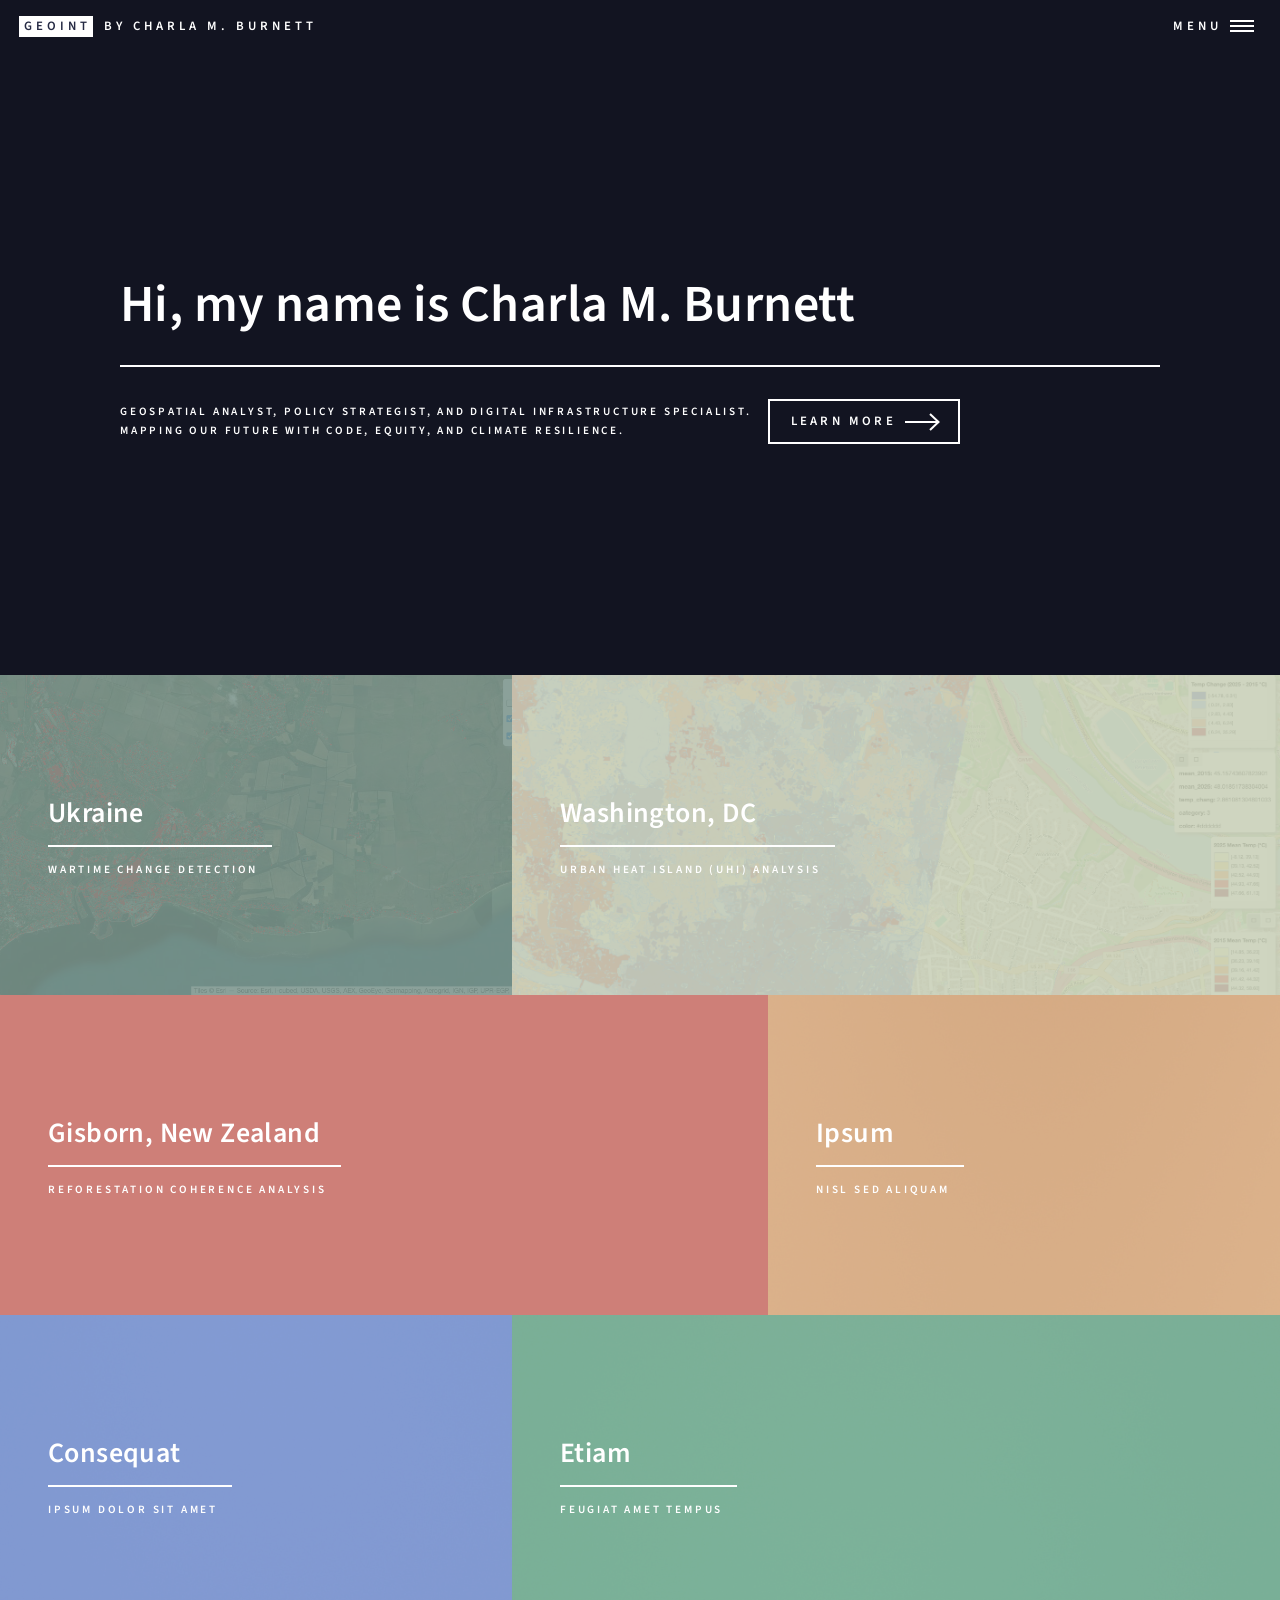
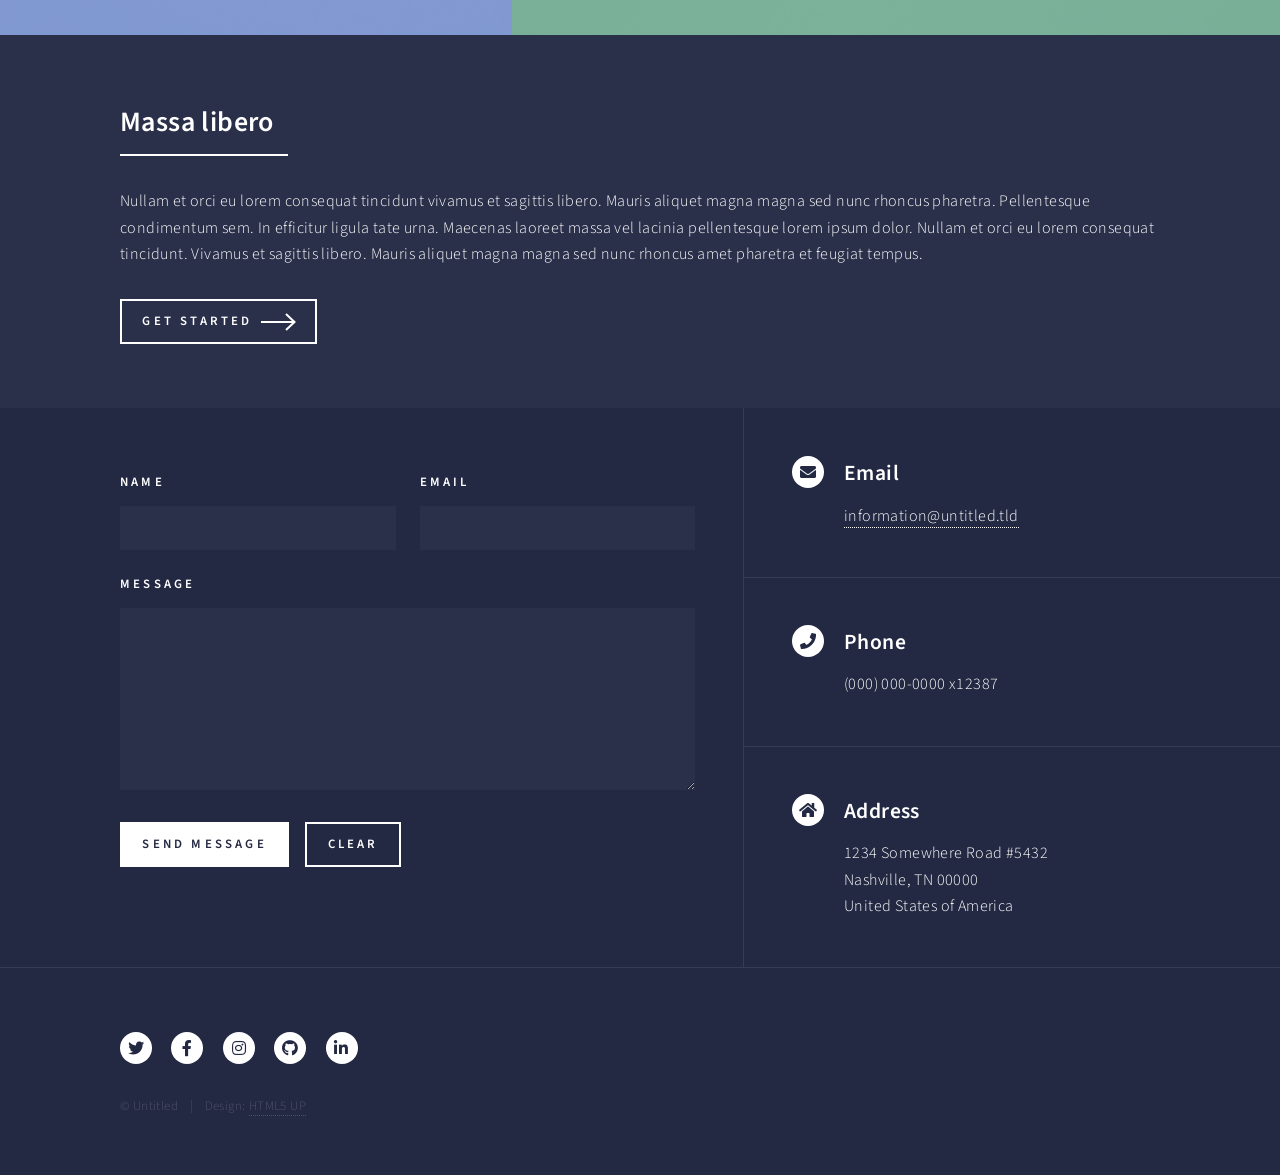
==== index.html @ 38778c97 "Update index.html" ====
<!DOCTYPE HTML>
<!--
	GEOINT by Charla M. Burnett
	charlaburnett.github.io
	Free for personal and commercial use under the CCA 3.0 license (html5up.net/license)
-->
<html>
	<head>
		<title>GEOINT by Charla M. Burnett</title>
		<meta charset="utf-8" />
		<meta name="viewport" content="width=device-width, initial-scale=1, user-scalable=no" />
		<link rel="stylesheet" href="assets/css/main.css" />
		<noscript><link rel="stylesheet" href="assets/css/noscript.css" /></noscript>
	</head>
	<body class="is-preload">

		<!-- Wrapper -->
			<div id="wrapper">

				<!-- Header -->
					<header id="header" class="alt">
						<a href="index.html" class="logo"><strong>GEOINT</strong> <span>by Charla M. Burnett</span></a>
						<nav>
							<a href="#menu">Menu</a>
						</nav>
					</header>

				<!-- Menu -->
					<nav id="menu">
						<ul class="links">
							<li><a href="index.html">Home</a></li>
							<li><a href="generic.html">Bio</a></li>
							<li><a href="landing.html">Maps</a></li>
							<li><a href="elements.html">Elements</a></li>
						</ul>
					</nav>

				<!-- Banner -->
					<section id="banner" class="major video-banner">
						<div class="video-background">
							<video autoplay muted loop playsinline id="bgvid">
							<source src="assets/video/cover_video.mp4" type="video/mp4">
							</video>
						</div>
							<div class="inner">
								<header class="major">
									<h1>Hi, my name is Charla M. Burnett</h1>
								</header>
								<div class="content">
									<p>Geospatial analyst, policy strategist, and digital infrastructure specialist.<br />
									Mapping our future with code, equity, and climate resilience.</p>
									<ul class="actions">
										<li><a href="#one" class="button next scrolly">Learn More</a></li>
									</ul>
								</div>
							</div>
					</section>

				<!-- Main -->
					<div id="main">

						<!-- One -->
							<section id="one" class="tiles">
								<article>
									<span class="image">
										<img src="images/change-detection-mariupol.png" alt="" />
									</span>
									<header class="major">
										<h3><a href="https://github.com/charlaburnett/change_detection_ukraine" class="link">Ukraine</a></h3>
										<p>Wartime Change Detection</p>
									</header>
								</article>
								<article>
									<span class="image">
										<img src="images/dc-hot-spot.png" alt="" />
									</span>
									<header class="major">
										<h3><a href="landing.html" class="link">Washington, DC</a></h3>
										<p>Urban Heat Island (UHI) Analysis</p>
									</header>
								</article>
								<article>
									<span class="image">
										<img src="images/newzealand-reforestation.png" alt="" />
									</span>
									<header class="major">
										<h3><a href="landing.html" class="link">Gisborn, New Zealand</a></h3>
										<p>Reforestation Coherence Analysis</p>
									</header>
								</article>
								<article>
									<span class="image">
										<img src="images/pic04.jpg" alt="" />
									</span>
									<header class="major">
										<h3><a href="landing.html" class="link">Ipsum</a></h3>
										<p>Nisl sed aliquam</p>
									</header>
								</article>
								<article>
									<span class="image">
										<img src="images/pic05.jpg" alt="" />
									</span>
									<header class="major">
										<h3><a href="landing.html" class="link">Consequat</a></h3>
										<p>Ipsum dolor sit amet</p>
									</header>
								</article>
								<article>
									<span class="image">
										<img src="images/pic06.jpg" alt="" />
									</span>
									<header class="major">
										<h3><a href="landing.html" class="link">Etiam</a></h3>
										<p>Feugiat amet tempus</p>
									</header>
								</article>
							</section>

						<!-- Two -->
							<section id="two">
								<div class="inner">
									<header class="major">
										<h2>Massa libero</h2>
									</header>
									<p>Nullam et orci eu lorem consequat tincidunt vivamus et sagittis libero. Mauris aliquet magna magna sed nunc rhoncus pharetra. Pellentesque condimentum sem. In efficitur ligula tate urna. Maecenas laoreet massa vel lacinia pellentesque lorem ipsum dolor. Nullam et orci eu lorem consequat tincidunt. Vivamus et sagittis libero. Mauris aliquet magna magna sed nunc rhoncus amet pharetra et feugiat tempus.</p>
									<ul class="actions">
										<li><a href="landing.html" class="button next">Get Started</a></li>
									</ul>
								</div>
							</section>

					</div>

				<!-- Contact -->
					<section id="contact">
						<div class="inner">
							<section>
								<form method="post" action="#">
									<div class="fields">
										<div class="field half">
											<label for="name">Name</label>
											<input type="text" name="name" id="name" />
										</div>
										<div class="field half">
											<label for="email">Email</label>
											<input type="text" name="email" id="email" />
										</div>
										<div class="field">
											<label for="message">Message</label>
											<textarea name="message" id="message" rows="6"></textarea>
										</div>
									</div>
									<ul class="actions">
										<li><input type="submit" value="Send Message" class="primary" /></li>
										<li><input type="reset" value="Clear" /></li>
									</ul>
								</form>
							</section>
							<section class="split">
								<section>
									<div class="contact-method">
										<span class="icon solid alt fa-envelope"></span>
										<h3>Email</h3>
										<a href="#">information@untitled.tld</a>
									</div>
								</section>
								<section>
									<div class="contact-method">
										<span class="icon solid alt fa-phone"></span>
										<h3>Phone</h3>
										<span>(000) 000-0000 x12387</span>
									</div>
								</section>
								<section>
									<div class="contact-method">
										<span class="icon solid alt fa-home"></span>
										<h3>Address</h3>
										<span>1234 Somewhere Road #5432<br />
										Nashville, TN 00000<br />
										United States of America</span>
									</div>
								</section>
							</section>
						</div>
					</section>

				<!-- Footer -->
					<footer id="footer">
						<div class="inner">
							<ul class="icons">
								<li><a href="#" class="icon brands alt fa-twitter"><span class="label">Twitter</span></a></li>
								<li><a href="#" class="icon brands alt fa-facebook-f"><span class="label">Facebook</span></a></li>
								<li><a href="#" class="icon brands alt fa-instagram"><span class="label">Instagram</span></a></li>
								<li><a href="#" class="icon brands alt fa-github"><span class="label">GitHub</span></a></li>
								<li><a href="#" class="icon brands alt fa-linkedin-in"><span class="label">LinkedIn</span></a></li>
							</ul>
							<ul class="copyright">
								<li>&copy; Untitled</li><li>Design: <a href="https://html5up.net">HTML5 UP</a></li>
							</ul>
						</div>
					</footer>

			</div>

		<!-- Scripts -->
			<script src="assets/js/jquery.min.js"></script>
			<script src="assets/js/jquery.scrolly.min.js"></script>
			<script src="assets/js/jquery.scrollex.min.js"></script>
			<script src="assets/js/browser.min.js"></script>
			<script src="assets/js/breakpoints.min.js"></script>
			<script src="assets/js/util.js"></script>
			<script src="assets/js/main.js"></script>

	</body>
</html>
---- assets/css/main.css ----
@import url(fontawesome-all.min.css);
@import url("https://fonts.googleapis.com/css?family=Source+Sans+Pro:300,300italic,600,600italic");

/*
	Forty by HTML5 UP
	html5up.net | @ajlkn
	Free for personal and commercial use under the CCA 3.0 license (html5up.net/license)
*/

html, body, div, span, applet, object,
iframe, h1, h2, h3, h4, h5, h6, p, blockquote,
pre, a, abbr, acronym, address, big, cite,
code, del, dfn, em, img, ins, kbd, q, s, samp,
small, strike, strong, sub, sup, tt, var, b,
u, i, center, dl, dt, dd, ol, ul, li, fieldset,
form, label, legend, table, caption, tbody,
tfoot, thead, tr, th, td, article, aside,
canvas, details, embed, figure, figcaption,
footer, header, hgroup, menu, nav, output, ruby,
section, summary, time, mark, audio, video {
	margin: 0;
	padding: 0;
	border: 0;
	font-size: 100%;
	font: inherit;
	vertical-align: baseline;}

article, aside, details, figcaption, figure,
footer, header, hgroup, menu, nav, section {
	display: block;}

body {
	line-height: 1;
}

ol, ul {
	list-style: none;
}

blockquote, q {
	quotes: none;
}

	blockquote:before, blockquote:after, q:before, q:after {
		content: '';
		content: none;
	}

table {
	border-collapse: collapse;
	border-spacing: 0;
}

body {
	-webkit-text-size-adjust: none;
}

mark {
	background-color: transparent;
	color: inherit;
}

input::-moz-focus-inner {
	border: 0;
	padding: 0;
}

input, select, textarea {
	-moz-appearance: none;
	-webkit-appearance: none;
	-ms-appearance: none;
	appearance: none;
}

/* --- VIDEO BANNER FIX --- */

#banner.video-banner {
	position: relative;
	overflow: hidden;
	background: none;
	color: white;
}

/* Remove dark overlay for video banner */
#banner.video-banner:after {
	background: none !important;
	opacity: 0 !important;
}


#banner.video-banner .video-background {
	position: absolute;
	top: 0;
	left: 0;
	width: 100%;
	height: 100%;
	z-index: 0;
	overflow: hidden;
}

#banner.video-banner video#bgvid {
	width: 100%;
	height: 100%;
	object-fit: cover;
}

#banner.video-banner .inner {
	position: relative;
	z-index: 2; /* ensure it's above the video and overlay */
}

#banner.video-banner::before {
	content: "";
	position: absolute;
	top: 0;
	left: 0;
	width: 100%;
	height: 100%;
	background: rgba(0, 0, 0, 0.5); /* dark overlay for contrast */
	z-index: 1; /* between video and text */
}



/* Basic */

	@-ms-viewport {
		width: device-width;
	}

	body {
		-ms-overflow-style: scrollbar;
	}

	@media screen and (max-width: 480px) {

		html, body {
			min-width: 320px;
		}

	}

	html {
		box-sizing: border-box;
	}

	*, *:before, *:after {
		box-sizing: inherit;
	}

	body {
		background: #242943;
	}

		body.is-preload *, body.is-preload *:before, body.is-preload *:after {
			-moz-animation: none !important;
			-webkit-animation: none !important;
			-ms-animation: none !important;
			animation: none !important;
			-moz-transition: none !important;
			-webkit-transition: none !important;
			-ms-transition: none !important;
			transition: none !important;
		}

/* Type */

	body, input, select, textarea {
		color: #ffffff;
		font-family: "Source Sans Pro", Helvetica, sans-serif;
		font-size: 17pt;
		font-weight: 300;
		letter-spacing: 0.025em;
		line-height: 1.65;
	}

		@media screen and (max-width: 1680px) {

			body, input, select, textarea {
				font-size: 14pt;
			}

		}

		@media screen and (max-width: 1280px) {

			body, input, select, textarea {
				font-size: 12pt;
			}

		}

		@media screen and (max-width: 360px) {

			body, input, select, textarea {
				font-size: 11pt;
			}

		}

	a {
		-moz-transition: color 0.2s ease-in-out, border-bottom-color 0.2s ease-in-out;
		-webkit-transition: color 0.2s ease-in-out, border-bottom-color 0.2s ease-in-out;
		-ms-transition: color 0.2s ease-in-out, border-bottom-color 0.2s ease-in-out;
		transition: color 0.2s ease-in-out, border-bottom-color 0.2s ease-in-out;
		border-bottom: dotted 1px;
		color: inherit;
		text-decoration: none;
	}

		a:hover {
			border-bottom-color: transparent;
			color: #9bf1ff !important;
		}

		a:active {
			color: #53e3fb !important;
		}

	strong, b {
		color: #ffffff;
		font-weight: 600;
	}

	em, i {
		font-style: italic;
	}

	p {
		margin: 0 0 2em 0;
	}

	h1, h2, h3, h4, h5, h6 {
		color: #ffffff;
		font-weight: 600;
		line-height: 1.65;
		margin: 0 0 1em 0;
	}

		h1 a, h2 a, h3 a, h4 a, h5 a, h6 a {
			color: inherit;
			border-bottom: 0;
		}

	h1 {
		font-size: 2.5em;
	}

	h2 {
		font-size: 1.75em;
	}

	h3 {
		font-size: 1.35em;
	}

	h4 {
		font-size: 1.1em;
	}

	h5 {
		font-size: 0.9em;
	}

	h6 {
		font-size: 0.7em;
	}

	@media screen and (max-width: 736px) {

		h1 {
			font-size: 2em;
		}

		h2 {
			font-size: 1.5em;
		}

		h3 {
			font-size: 1.25em;
		}

	}

	sub {
		font-size: 0.8em;
		position: relative;
		top: 0.5em;
	}

	sup {
		font-size: 0.8em;
		position: relative;
		top: -0.5em;
	}

	blockquote {
		border-left: solid 4px rgba(212, 212, 255, 0.1);
		font-style: italic;
		margin: 0 0 2em 0;
		padding: 0.5em 0 0.5em 2em;
	}

	code {
		background: rgba(212, 212, 255, 0.035);
		font-family: "Courier New", monospace;
		font-size: 0.9em;
		margin: 0 0.25em;
		padding: 0.25em 0.65em;
	}

	pre {
		-webkit-overflow-scrolling: touch;
		font-family: "Courier New", monospace;
		font-size: 0.9em;
		margin: 0 0 2em 0;
	}

		pre code {
			display: block;
			line-height: 1.75;
			padding: 1em 1.5em;
			overflow-x: auto;
		}

	hr {
		border: 0;
		border-bottom: solid 1px rgba(212, 212, 255, 0.1);
		margin: 2em 0;
	}

		hr.major {
			margin: 3em 0;
		}

	.align-left {
		text-align: left;
	}

	.align-center {
		text-align: center;
	}

	.align-right {
		text-align: right;
	}

/* Row */

	.row {
		display: flex;
		flex-wrap: wrap;
		box-sizing: border-box;
		align-items: stretch;
	}

		.row > * {
			box-sizing: border-box;
		}

		.row.gtr-uniform > * > :last-child {
			margin-bottom: 0;
		}

		.row.aln-left {
			justify-content: flex-start;
		}

		.row.aln-center {
			justify-content: center;
		}

		.row.aln-right {
			justify-content: flex-end;
		}

		.row.aln-top {
			align-items: flex-start;
		}

		.row.aln-middle {
			align-items: center;
		}

		.row.aln-bottom {
			align-items: flex-end;
		}

		.row > .imp {
			order: -1;
		}

		.row > .col-1 {
			width: 8.33333%;
		}

		.row > .off-1 {
			margin-left: 8.33333%;
		}

		.row > .col-2 {
			width: 16.66667%;
		}

		.row > .off-2 {
			margin-left: 16.66667%;
		}

		.row > .col-3 {
			width: 25%;
		}

		.row > .off-3 {
			margin-left: 25%;
		}

		.row > .col-4 {
			width: 33.33333%;
		}

		.row > .off-4 {
			margin-left: 33.33333%;					
		}

		.row > .col-5 {
			width: 41.66667%;
		}

		.row > .off-5 {
			margin-left: 41.66667%;
		}

		.row > .col-6 {
			width: 50%;
		}

		.row > .off-6 {
			margin-left: 50%;
		}

		.row > .col-7 {
			width: 58.33333%;
		}

		.row > .off-7 {
			margin-left: 58.33333%;
		}

		.row > .col-8 {
			width: 66.66667%;
		}

		.row > .off-8 {
			margin-left: 66.66667%;
		}

		.row > .col-9 {
			width: 75%;
		}

		.row > .off-9 {
			margin-left: 75%;
		}

		.row > .col-10 {
			width: 83.33333%;
		}

		.row > .off-10 {
			margin-left: 83.33333%;
		}

		.row > .col-11 {
			width: 91.66667%;
		}

		.row > .off-11 {
			margin-left: 91.66667%;
		}

		.row > .col-12 {
			width: 100%;
		}

		.row > .off-12 {
			margin-left: 100%;
		}

		.row.gtr-0 {
			margin-top: 0;
			margin-left: 0em;
		}

			.row.gtr-0 > * {
				padding: 0 0 0 0em;
			}

			.row.gtr-0.gtr-uniform {
				margin-top: 0em;
			}

				.row.gtr-0.gtr-uniform > * {
					padding-top: 0em;
				}

		.row.gtr-25 {
			margin-top: 0;
			margin-left: -0.5em;
		}

			.row.gtr-25 > * {
				padding: 0 0 0 0.5em;
			}

			.row.gtr-25.gtr-uniform {
				margin-top: -0.5em;
			}

				.row.gtr-25.gtr-uniform > * {
					padding-top: 0.5em;
				}

		.row.gtr-50 {
			margin-top: 0;
			margin-left: -1em;
		}

			.row.gtr-50 > * {
				padding: 0 0 0 1em;
			}

			.row.gtr-50.gtr-uniform {
				margin-top: -1em;
			}

				.row.gtr-50.gtr-uniform > * {
					padding-top: 1em;
				}

		.row {
			margin-top: 0;
			margin-left: -2em;
		}

			.row > * {
				padding: 0 0 0 2em;
			}

			.row.gtr-uniform {
				margin-top: -2em;
			}

				.row.gtr-uniform > * {
					padding-top: 2em;
				}

		.row.gtr-150 {
			margin-top: 0;
			margin-left: -3em;
		}

			.row.gtr-150 > * {
				padding: 0 0 0 3em;
			}

			.row.gtr-150.gtr-uniform {
				margin-top: -3em;
			}

				.row.gtr-150.gtr-uniform > * {
					padding-top: 3em;
				}

		.row.gtr-200 {
			margin-top: 0;
			margin-left: -4em;
		}

			.row.gtr-200 > * {
				padding: 0 0 0 4em;
			}

			.row.gtr-200.gtr-uniform {
				margin-top: -4em;
			}

				.row.gtr-200.gtr-uniform > * {
					padding-top: 4em;
				}

		@media screen and (max-width: 1680px) {

			.row {
				display: flex;
				flex-wrap: wrap;
				box-sizing: border-box;
				align-items: stretch;
			}

				.row > * {
					box-sizing: border-box;
				}

				.row.gtr-uniform > * > :last-child {
					margin-bottom: 0;
				}

				.row.aln-left {
					justify-content: flex-start;
				}

				.row.aln-center {
					justify-content: center;
				}

				.row.aln-right {
					justify-content: flex-end;
				}

				.row.aln-top {
					align-items: flex-start;
				}

				.row.aln-middle {
					align-items: center;
				}

				.row.aln-bottom {
					align-items: flex-end;
				}

				.row > .imp-xlarge {
					order: -1;
				}

				.row > .col-1-xlarge {
					width: 8.33333%;
				}

				.row > .off-1-xlarge {
					margin-left: 8.33333%;
				}

				.row > .col-2-xlarge {
					width: 16.66667%;
				}

				.row > .off-2-xlarge {
					margin-left: 16.66667%;
				}

				.row > .col-3-xlarge {
					width: 25%;
				}

				.row > .off-3-xlarge {
					margin-left: 25%;
				}

				.row > .col-4-xlarge {
					width: 33.33333%;
				}

				.row > .off-4-xlarge {
					margin-left: 33.33333%;
				}

				.row > .col-5-xlarge {
					width: 41.66667%;
				}

				.row > .off-5-xlarge {
					margin-left: 41.66667%;
				}

				.row > .col-6-xlarge {
					width: 50%;
				}

				.row > .off-6-xlarge {
					margin-left: 50%;
				}

				.row > .col-7-xlarge {
					width: 58.33333%;
				}

				.row > .off-7-xlarge {
					margin-left: 58.33333%;
				}

				.row > .col-8-xlarge {
					width: 66.66667%;
				}

				.row > .off-8-xlarge {
					margin-left: 66.66667%;
				}

				.row > .col-9-xlarge {
					width: 75%;
				}

				.row > .off-9-xlarge {
					margin-left: 75%;
				}

				.row > .col-10-xlarge {
					width: 83.33333%;
				}

				.row > .off-10-xlarge {
					margin-left: 83.33333%;
				}

				.row > .col-11-xlarge {
					width: 91.66667%;
				}

				.row > .off-11-xlarge {
					margin-left: 91.66667%;
				}

				.row > .col-12-xlarge {
					width: 100%;
				}

				.row > .off-12-xlarge {
					margin-left: 100%;
				}

				.row.gtr-0 {
					margin-top: 0;
					margin-left: 0em;
				}

					.row.gtr-0 > * {
						padding: 0 0 0 0em;
					}

					.row.gtr-0.gtr-uniform {
						margin-top: 0em;
					}

						.row.gtr-0.gtr-uniform > * {
							padding-top: 0em;
						}

				.row.gtr-25 {
					margin-top: 0;
					margin-left: -0.5em;
				}

					.row.gtr-25 > * {
						padding: 0 0 0 0.5em;
					}

					.row.gtr-25.gtr-uniform {
						margin-top: -0.5em;
					}

						.row.gtr-25.gtr-uniform > * {
							padding-top: 0.5em;
						}

				.row.gtr-50 {
					margin-top: 0;
					margin-left: -1em;
				}

					.row.gtr-50 > * {
						padding: 0 0 0 1em;
					}

					.row.gtr-50.gtr-uniform {
						margin-top: -1em;
					}

						.row.gtr-50.gtr-uniform > * {
							padding-top: 1em;
						}

				.row {
					margin-top: 0;
					margin-left: -2em;
				}

					.row > * {
						padding: 0 0 0 2em;
					}

					.row.gtr-uniform {
						margin-top: -2em;
					}

						.row.gtr-uniform > * {
							padding-top: 2em;
						}

				.row.gtr-150 {
					margin-top: 0;
					margin-left: -3em;
				}

					.row.gtr-150 > * {
						padding: 0 0 0 3em;
					}

					.row.gtr-150.gtr-uniform {
						margin-top: -3em;
					}

						.row.gtr-150.gtr-uniform > * {
							padding-top: 3em;
						}

				.row.gtr-200 {
					margin-top: 0;
					margin-left: -4em;
				}

					.row.gtr-200 > * {
						padding: 0 0 0 4em;
					}

					.row.gtr-200.gtr-uniform {
						margin-top: -4em;
					}

						.row.gtr-200.gtr-uniform > * {
							padding-top: 4em;
						}

		}

		@media screen and (max-width: 1280px) {

			.row {
				display: flex;
				flex-wrap: wrap;
				box-sizing: border-box;
				align-items: stretch;
			}

				.row > * {
					box-sizing: border-box;
				}

				.row.gtr-uniform > * > :last-child {
					margin-bottom: 0;
				}

				.row.aln-left {
					justify-content: flex-start;
				}

				.row.aln-center {
					justify-content: center;
				}

				.row.aln-right {
					justify-content: flex-end;
				}

				.row.aln-top {
					align-items: flex-start;
				}

				.row.aln-middle {
					align-items: center;
				}

				.row.aln-bottom {
					align-items: flex-end;
				}

				.row > .imp-large {
					order: -1;
				}

				.row > .col-1-large {
					width: 8.33333%;
				}

				.row > .off-1-large {
					margin-left: 8.33333%;
				}

				.row > .col-2-large {
					width: 16.66667%;
				}

				.row > .off-2-large {
					margin-left: 16.66667%;
				}

				.row > .col-3-large {
					width: 25%;
				}

				.row > .off-3-large {
					margin-left: 25%;
				}

				.row > .col-4-large {
					width: 33.33333%;
				}

				.row > .off-4-large {
					margin-left: 33.33333%;
				}

				.row > .col-5-large {
					width: 41.66667%;
				}

				.row > .off-5-large {
					margin-left: 41.66667%;
				}

				.row > .col-6-large {
					width: 50%;
				}

				.row > .off-6-large {
					margin-left: 50%;
				}

				.row > .col-7-large {
					width: 58.33333%;
				}

				.row > .off-7-large {
					margin-left: 58.33333%;
				}

				.row > .col-8-large {
					width: 66.66667%;
				}

				.row > .off-8-large {
					margin-left: 66.66667%;
				}

				.row > .col-9-large {
					width: 75%;
				}

				.row > .off-9-large {
					margin-left: 75%;
				}

				.row > .col-10-large {
					width: 83.33333%;
				}

				.row > .off-10-large {
					margin-left: 83.33333%;
				}

				.row > .col-11-large {
					width: 91.66667%;
				}

				.row > .off-11-large {
					margin-left: 91.66667%;
				}

				.row > .col-12-large {
					width: 100%;
				}

				.row > .off-12-large {
					margin-left: 100%;
				}

				.row.gtr-0 {
					margin-top: 0;
					margin-left: 0em;
				}

					.row.gtr-0 > * {
						padding: 0 0 0 0em;
					}

					.row.gtr-0.gtr-uniform {
						margin-top: 0em;
					}

						.row.gtr-0.gtr-uniform > * {
							padding-top: 0em;
						}

				.row.gtr-25 {
					margin-top: 0;
					margin-left: -0.375em;
				}

					.row.gtr-25 > * {
						padding: 0 0 0 0.375em;
					}

					.row.gtr-25.gtr-uniform {
						margin-top: -0.375em;
					}

						.row.gtr-25.gtr-uniform > * {
							padding-top: 0.375em;
						}

				.row.gtr-50 {
					margin-top: 0;
					margin-left: -0.75em;
				}

					.row.gtr-50 > * {
						padding: 0 0 0 0.75em;
					}

					.row.gtr-50.gtr-uniform {
						margin-top: -0.75em;
					}

						.row.gtr-50.gtr-uniform > * {
							padding-top: 0.75em;
						}

				.row {
					margin-top: 0;
					margin-left: -1.5em;
				}

					.row > * {
						padding: 0 0 0 1.5em;
					}

					.row.gtr-uniform {
						margin-top: -1.5em;
					}

						.row.gtr-uniform > * {
							padding-top: 1.5em;
						}

				.row.gtr-150 {
					margin-top: 0;
					margin-left: -2.25em;
				}

					.row.gtr-150 > * {
						padding: 0 0 0 2.25em;
					}

					.row.gtr-150.gtr-uniform {
						margin-top: -2.25em;
					}

						.row.gtr-150.gtr-uniform > * {
							padding-top: 2.25em;
						}

				.row.gtr-200 {
					margin-top: 0;
					margin-left: -3em;
				}

					.row.gtr-200 > * {
						padding: 0 0 0 3em;
					}

					.row.gtr-200.gtr-uniform {
						margin-top: -3em;
					}

						.row.gtr-200.gtr-uniform > * {
							padding-top: 3em;
						}

		}

		@media screen and (max-width: 980px) {

			.row {
				display: flex;
				flex-wrap: wrap;
				box-sizing: border-box;
				align-items: stretch;
			}

				.row > * {
					box-sizing: border-box;
				}

				.row.gtr-uniform > * > :last-child {
					margin-bottom: 0;
				}

				.row.aln-left {
					justify-content: flex-start;
				}

				.row.aln-center {
					justify-content: center;
				}

				.row.aln-right {
					justify-content: flex-end;
				}

				.row.aln-top {
					align-items: flex-start;
				}

				.row.aln-middle {
					align-items: center;
				}

				.row.aln-bottom {
					align-items: flex-end;
				}

				.row > .imp-medium {
					order: -1;
				}

				.row > .col-1-medium {
					width: 8.33333%;
				}

				.row > .off-1-medium {
					margin-left: 8.33333%;
				}

				.row > .col-2-medium {
					width: 16.66667%;
				}

				.row > .off-2-medium {
					margin-left: 16.66667%;
				}

				.row > .col-3-medium {
					width: 25%;
				}

				.row > .off-3-medium {
					margin-left: 25%;
				}

				.row > .col-4-medium {
					width: 33.33333%;
				}

				.row > .off-4-medium {
					margin-left: 33.33333%;
				}

				.row > .col-5-medium {
					width: 41.66667%;
				}

				.row > .off-5-medium {
					margin-left: 41.66667%;
				}

				.row > .col-6-medium {
					width: 50%;
				}

				.row > .off-6-medium {
					margin-left: 50%;
				}

				.row > .col-7-medium {
					width: 58.33333%;
				}

				.row > .off-7-medium {
					margin-left: 58.33333%;
				}

				.row > .col-8-medium {
					width: 66.66667%;
				}

				.row > .off-8-medium {
					margin-left: 66.66667%;
				}

				.row > .col-9-medium {
					width: 75%;
				}

				.row > .off-9-medium {
					margin-left: 75%;
				}

				.row > .col-10-medium {
					width: 83.33333%;
				}

				.row > .off-10-medium {
					margin-left: 83.33333%;
				}

				.row > .col-11-medium {
					width: 91.66667%;
				}

				.row > .off-11-medium {
					margin-left: 91.66667%;
				}

				.row > .col-12-medium {
					width: 100%;
				}

				.row > .off-12-medium {
					margin-left: 100%;
				}

				.row.gtr-0 {
					margin-top: 0;
					margin-left: 0em;
				}

					.row.gtr-0 > * {
						padding: 0 0 0 0em;
					}

					.row.gtr-0.gtr-uniform {
						margin-top: 0em;
					}

						.row.gtr-0.gtr-uniform > * {
							padding-top: 0em;
						}

				.row.gtr-25 {
					margin-top: 0;
					margin-left: -0.375em;
				}

					.row.gtr-25 > * {
						padding: 0 0 0 0.375em;
					}

					.row.gtr-25.gtr-uniform {
						margin-top: -0.375em;
					}

						.row.gtr-25.gtr-uniform > * {
							padding-top: 0.375em;
						}

				.row.gtr-50 {
					margin-top: 0;
					margin-left: -0.75em;
				}

					.row.gtr-50 > * {
						padding: 0 0 0 0.75em;
					}

					.row.gtr-50.gtr-uniform {
						margin-top: -0.75em;
					}

						.row.gtr-50.gtr-uniform > * {
							padding-top: 0.75em;
						}

				.row {
					margin-top: 0;
					margin-left: -1.5em;
				}

					.row > * {
						padding: 0 0 0 1.5em;
					}

					.row.gtr-uniform {
						margin-top: -1.5em;
					}

						.row.gtr-uniform > * {
							padding-top: 1.5em;
						}

				.row.gtr-150 {
					margin-top: 0;
					margin-left: -2.25em;
				}

					.row.gtr-150 > * {
						padding: 0 0 0 2.25em;
					}

					.row.gtr-150.gtr-uniform {
						margin-top: -2.25em;
					}

						.row.gtr-150.gtr-uniform > * {
							padding-top: 2.25em;
						}

				.row.gtr-200 {
					margin-top: 0;
					margin-left: -3em;
				}

					.row.gtr-200 > * {
						padding: 0 0 0 3em;
					}

					.row.gtr-200.gtr-uniform {
						margin-top: -3em;
					}

						.row.gtr-200.gtr-uniform > * {
							padding-top: 3em;
						}

		}

		@media screen and (max-width: 736px) {

			.row {
				display: flex;
				flex-wrap: wrap;
				box-sizing: border-box;
				align-items: stretch;
			}

				.row > * {
					box-sizing: border-box;
				}

				.row.gtr-uniform > * > :last-child {
					margin-bottom: 0;
				}

				.row.aln-left {
					justify-content: flex-start;
				}

				.row.aln-center {
					justify-content: center;
				}

				.row.aln-right {
					justify-content: flex-end;
				}

				.row.aln-top {
					align-items: flex-start;
				}

				.row.aln-middle {
					align-items: center;
				}

				.row.aln-bottom {
					align-items: flex-end;
				}

				.row > .imp-small {
					order: -1;
				}

				.row > .col-1-small {
					width: 8.33333%;
				}

				.row > .off-1-small {
					margin-left: 8.33333%;
				}

				.row > .col-2-small {
					width: 16.66667%;
				}

				.row > .off-2-small {
					margin-left: 16.66667%;
				}

				.row > .col-3-small {
					width: 25%;
				}

				.row > .off-3-small {
					margin-left: 25%;
				}

				.row > .col-4-small {
					width: 33.33333%;
				}

				.row > .off-4-small {
					margin-left: 33.33333%;
				}

				.row > .col-5-small {
					width: 41.66667%;
				}

				.row > .off-5-small {
					margin-left: 41.66667%;
				}

				.row > .col-6-small {
					width: 50%;
				}

				.row > .off-6-small {
					margin-left: 50%;
				}

				.row > .col-7-small {
					width: 58.33333%;
				}

				.row > .off-7-small {
					margin-left: 58.33333%;
				}

				.row > .col-8-small {
					width: 66.66667%;
				}

				.row > .off-8-small {
					margin-left: 66.66667%;
				}

				.row > .col-9-small {
					width: 75%;
				}

				.row > .off-9-small {
					margin-left: 75%;
				}

				.row > .col-10-small {
					width: 83.33333%;
				}

				.row > .off-10-small {
					margin-left: 83.33333%;
				}

				.row > .col-11-small {
					width: 91.66667%;
				}

				.row > .off-11-small {
					margin-left: 91.66667%;
				}

				.row > .col-12-small {
					width: 100%;
				}

				.row > .off-12-small {
					margin-left: 100%;
				}

				.row.gtr-0 {
					margin-top: 0;
					margin-left: 0em;
				}

					.row.gtr-0 > * {
						padding: 0 0 0 0em;
					}

					.row.gtr-0.gtr-uniform {
						margin-top: 0em;
					}

						.row.gtr-0.gtr-uniform > * {
							padding-top: 0em;
						}

				.row.gtr-25 {
					margin-top: 0;
					margin-left: -0.3125em;
				}

					.row.gtr-25 > * {
						padding: 0 0 0 0.3125em;
					}

					.row.gtr-25.gtr-uniform {
						margin-top: -0.3125em;
					}

						.row.gtr-25.gtr-uniform > * {
							padding-top: 0.3125em;
						}

				.row.gtr-50 {
					margin-top: 0;
					margin-left: -0.625em;
				}

					.row.gtr-50 > * {
						padding: 0 0 0 0.625em;
					}

					.row.gtr-50.gtr-uniform {
						margin-top: -0.625em;
					}

						.row.gtr-50.gtr-uniform > * {
							padding-top: 0.625em;
						}

				.row {
					margin-top: 0;
					margin-left: -1.25em;
				}

					.row > * {
						padding: 0 0 0 1.25em;
					}

					.row.gtr-uniform {
						margin-top: -1.25em;
					}

						.row.gtr-uniform > * {
							padding-top: 1.25em;
						}

				.row.gtr-150 {
					margin-top: 0;
					margin-left: -1.875em;
				}

					.row.gtr-150 > * {
						padding: 0 0 0 1.875em;
					}

					.row.gtr-150.gtr-uniform {
						margin-top: -1.875em;
					}

						.row.gtr-150.gtr-uniform > * {
							padding-top: 1.875em;
						}

				.row.gtr-200 {
					margin-top: 0;
					margin-left: -2.5em;
				}

					.row.gtr-200 > * {
						padding: 0 0 0 2.5em;
					}

					.row.gtr-200.gtr-uniform {
						margin-top: -2.5em;
					}

						.row.gtr-200.gtr-uniform > * {
							padding-top: 2.5em;
						}

		}

		@media screen and (max-width: 480px) {

			.row {
				display: flex;
				flex-wrap: wrap;
				box-sizing: border-box;
				align-items: stretch;
			}

				.row > * {
					box-sizing: border-box;
				}

				.row.gtr-uniform > * > :last-child {
					margin-bottom: 0;
				}

				.row.aln-left {
					justify-content: flex-start;
				}

				.row.aln-center {
					justify-content: center;
				}

				.row.aln-right {
					justify-content: flex-end;
				}

				.row.aln-top {
					align-items: flex-start;
				}

				.row.aln-middle {
					align-items: center;
				}

				.row.aln-bottom {
					align-items: flex-end;
				}

				.row > .imp-xsmall {
					order: -1;
				}

				.row > .col-1-xsmall {
					width: 8.33333%;
				}

				.row > .off-1-xsmall {
					margin-left: 8.33333%;
				}

				.row > .col-2-xsmall {
					width: 16.66667%;
				}

				.row > .off-2-xsmall {
					margin-left: 16.66667%;
				}

				.row > .col-3-xsmall {
					width: 25%;
				}

				.row > .off-3-xsmall {
					margin-left: 25%;
				}

				.row > .col-4-xsmall {
					width: 33.33333%;
				}

				.row > .off-4-xsmall {
					margin-left: 33.33333%;
				}

				.row > .col-5-xsmall {
					width: 41.66667%;
				}

				.row > .off-5-xsmall {
					margin-left: 41.66667%;
				}

				.row > .col-6-xsmall {
					width: 50%;
				}

				.row > .off-6-xsmall {
					margin-left: 50%;
				}

				.row > .col-7-xsmall {
					width: 58.33333%;
				}

				.row > .off-7-xsmall {
					margin-left: 58.33333%;
				}

				.row > .col-8-xsmall {
					width: 66.66667%;
				}

				.row > .off-8-xsmall {
					margin-left: 66.66667%;
				}

				.row > .col-9-xsmall {
					width: 75%;
				}

				.row > .off-9-xsmall {
					margin-left: 75%;
				}

				.row > .col-10-xsmall {
					width: 83.33333%;
				}

				.row > .off-10-xsmall {
					margin-left: 83.33333%;
				}

				.row > .col-11-xsmall {
					width: 91.66667%;
				}

				.row > .off-11-xsmall {
					margin-left: 91.66667%;
				}

				.row > .col-12-xsmall {
					width: 100%;
				}

				.row > .off-12-xsmall {
					margin-left: 100%;
				}

				.row.gtr-0 {
					margin-top: 0;
					margin-left: 0em;
				}

					.row.gtr-0 > * {
						padding: 0 0 0 0em;
					}

					.row.gtr-0.gtr-uniform {
						margin-top: 0em;
					}

						.row.gtr-0.gtr-uniform > * {
							padding-top: 0em;
						}

				.row.gtr-25 {
					margin-top: 0;
					margin-left: -0.3125em;
				}

					.row.gtr-25 > * {
						padding: 0 0 0 0.3125em;
					}

					.row.gtr-25.gtr-uniform {
						margin-top: -0.3125em;
					}

						.row.gtr-25.gtr-uniform > * {
							padding-top: 0.3125em;
						}

				.row.gtr-50 {
					margin-top: 0;
					margin-left: -0.625em;
				}

					.row.gtr-50 > * {
						padding: 0 0 0 0.625em;
					}

					.row.gtr-50.gtr-uniform {
						margin-top: -0.625em;
					}

						.row.gtr-50.gtr-uniform > * {
							padding-top: 0.625em;
						}

				.row {
					margin-top: 0;
					margin-left: -1.25em;
				}

					.row > * {
						padding: 0 0 0 1.25em;
					}

					.row.gtr-uniform {
						margin-top: -1.25em;
					}

						.row.gtr-uniform > * {
							padding-top: 1.25em;
						}

				.row.gtr-150 {
					margin-top: 0;
					margin-left: -1.875em;
				}

					.row.gtr-150 > * {
						padding: 0 0 0 1.875em;
					}

					.row.gtr-150.gtr-uniform {
						margin-top: -1.875em;
					}

						.row.gtr-150.gtr-uniform > * {
							padding-top: 1.875em;
						}

				.row.gtr-200 {
					margin-top: 0;
					margin-left: -2.5em;
				}

					.row.gtr-200 > * {
						padding: 0 0 0 2.5em;
					}

					.row.gtr-200.gtr-uniform {
						margin-top: -2.5em;
					}

						.row.gtr-200.gtr-uniform > * {
							padding-top: 2.5em;
						}

		}

/* Section/Article */

	section.special, article.special {
		text-align: center;
	}

	header.major {
		width: -moz-max-content;
		width: -webkit-max-content;
		width: -ms-max-content;
		width: max-content;
		margin-bottom: 2em;
	}

		header.major > :first-child {
			margin-bottom: 0;
			width: calc(100% + 0.5em);
		}

			header.major > :first-child:after {
				content: '';
				background-color: #ffffff;
				display: block;
				height: 2px;
				margin: 0.325em 0 0.5em 0;
				width: 100%;
			}

		header.major > p {
			font-size: 0.7em;
			font-weight: 600;
			letter-spacing: 0.25em;
			margin-bottom: 0;
			text-transform: uppercase;
		}

		body.is-ie header.major > :first-child:after {
			max-width: 9em;
		}

		body.is-ie header.major > h1:after {
			max-width: 100% !important;
		}

	@media screen and (max-width: 736px) {

		header.major > p br {
			display: none;
		}

	}

/* Form */

	form {
		margin: 0 0 2em 0;
	}

		form > :last-child {
			margin-bottom: 0;
		}

		form > .fields {
			display: -moz-flex;
			display: -webkit-flex;
			display: -ms-flex;
			display: flex;
			-moz-flex-wrap: wrap;
			-webkit-flex-wrap: wrap;
			-ms-flex-wrap: wrap;
			flex-wrap: wrap;
			width: calc(100% + 3em);
			margin: -1.5em 0 2em -1.5em;
		}

			form > .fields > .field {
				-moz-flex-grow: 0;
				-webkit-flex-grow: 0;
				-ms-flex-grow: 0;
				flex-grow: 0;
				-moz-flex-shrink: 0;
				-webkit-flex-shrink: 0;
				-ms-flex-shrink: 0;
				flex-shrink: 0;
				padding: 1.5em 0 0 1.5em;
				width: calc(100% - 1.5em);
			}

				form > .fields > .field.half {
					width: calc(50% - 0.75em);
				}

				form > .fields > .field.third {
					width: calc(100%/3 - 0.5em);
				}

				form > .fields > .field.quarter {
					width: calc(25% - 0.375em);
				}

		@media screen and (max-width: 480px) {

			form > .fields {
				width: calc(100% + 3em);
				margin: -1.5em 0 2em -1.5em;
			}

				form > .fields > .field {
					padding: 1.5em 0 0 1.5em;
					width: calc(100% - 1.5em);
				}

					form > .fields > .field.half {
						width: calc(100% - 1.5em);
					}

					form > .fields > .field.third {
						width: calc(100% - 1.5em);
					}

					form > .fields > .field.quarter {
						width: calc(100% - 1.5em);
					}

		}

	label {
		color: #ffffff;
		display: block;
		font-size: 0.8em;
		font-weight: 600;
		letter-spacing: 0.25em;
		margin: 0 0 1em 0;
		text-transform: uppercase;
	}

	input[type="text"],
	input[type="password"],
	input[type="email"],
	input[type="tel"],
	input[type="search"],
	input[type="url"],
	select,
	textarea {
		-moz-appearance: none;
		-webkit-appearance: none;
		-ms-appearance: none;
		appearance: none;
		background: rgba(212, 212, 255, 0.035);
		border: none;
		border-radius: 0;
		color: inherit;
		display: block;
		outline: 0;
		padding: 0 1em;
		text-decoration: none;
		width: 100%;
	}

		input[type="text"]:invalid,
		input[type="password"]:invalid,
		input[type="email"]:invalid,
		input[type="tel"]:invalid,
		input[type="search"]:invalid,
		input[type="url"]:invalid,
		select:invalid,
		textarea:invalid {
			box-shadow: none;
		}

		input[type="text"]:focus,
		input[type="password"]:focus,
		input[type="email"]:focus,
		input[type="tel"]:focus,
		input[type="search"]:focus,
		input[type="url"]:focus,
		select:focus,
		textarea:focus {
			border-color: #9bf1ff;
			box-shadow: 0 0 0 2px #9bf1ff;
		}

	select {
		background-image: url("data:image/svg+xml;charset=utf8,%3Csvg xmlns='http://www.w3.org/2000/svg' width='40' height='40' preserveAspectRatio='none' viewBox='0 0 40 40'%3E%3Cpath d='M9.4,12.3l10.4,10.4l10.4-10.4c0.2-0.2,0.5-0.4,0.9-0.4c0.3,0,0.6,0.1,0.9,0.4l3.3,3.3c0.2,0.2,0.4,0.5,0.4,0.9 c0,0.4-0.1,0.6-0.4,0.9L20.7,31.9c-0.2,0.2-0.5,0.4-0.9,0.4c-0.3,0-0.6-0.1-0.9-0.4L4.3,17.3c-0.2-0.2-0.4-0.5-0.4-0.9 c0-0.4,0.1-0.6,0.4-0.9l3.3-3.3c0.2-0.2,0.5-0.4,0.9-0.4S9.1,12.1,9.4,12.3z' fill='rgba(212, 212, 255, 0.1)' /%3E%3C/svg%3E");
		background-size: 1.25rem;
		background-repeat: no-repeat;
		background-position: calc(100% - 1rem) center;
		height: 2.75em;
		padding-right: 2.75em;
		text-overflow: ellipsis;
	}

		select option {
			color: #ffffff;
			background: #242943;
		}

		select:focus::-ms-value {
			background-color: transparent;
		}

		select::-ms-expand {
			display: none;
		}

	input[type="text"],
	input[type="password"],
	input[type="email"],
	input[type="tel"],
	input[type="search"],
	input[type="url"],
	select {
		height: 2.75em;
	}

	textarea {
		padding: 0.75em 1em;
	}

	input[type="checkbox"],
	input[type="radio"] {
		-moz-appearance: none;
		-webkit-appearance: none;
		-ms-appearance: none;
		appearance: none;
		display: block;
		float: left;
		margin-right: -2em;
		opacity: 0;
		width: 1em;
		z-index: -1;
	}

		input[type="checkbox"] + label,
		input[type="radio"] + label {
			text-decoration: none;
			color: #ffffff;
			cursor: pointer;
			display: inline-block;
			font-weight: 300;
			padding-left: 2.65em;
			padding-right: 0.75em;
			position: relative;
		}

			input[type="checkbox"] + label:before,
			input[type="radio"] + label:before {
				-moz-osx-font-smoothing: grayscale;
				-webkit-font-smoothing: antialiased;
				display: inline-block;
				font-style: normal;
				font-variant: normal;
				text-rendering: auto;
				line-height: 1;
				text-transform: none !important;
				font-family: 'Font Awesome 5 Free';
				font-weight: 900;
			}

			input[type="checkbox"] + label:before,
			input[type="radio"] + label:before {
				background: rgba(212, 212, 255, 0.035);
				content: '';
				display: inline-block;
				font-size: 0.8em;
				height: 2.0625em;
				left: 0;
				letter-spacing: 0;
				line-height: 2.0625em;
				position: absolute;
				text-align: center;
				top: 0;
				width: 2.0625em;
			}

		input[type="checkbox"]:checked + label:before,
		input[type="radio"]:checked + label:before {
			background: #ffffff;
			border-color: #9bf1ff;
			content: '\f00c';
			color: #242943;
		}

		input[type="checkbox"]:focus + label:before,
		input[type="radio"]:focus + label:before {
			box-shadow: 0 0 0 2px #9bf1ff;
		}

	input[type="radio"] + label:before {
		border-radius: 100%;
	}

	::-webkit-input-placeholder {
		color: rgba(244, 244, 255, 0.2) !important;
		opacity: 1.0;
	}

	:-moz-placeholder {
		color: rgba(244, 244, 255, 0.2) !important;
		opacity: 1.0;
	}

	::-moz-placeholder {
		color: rgba(244, 244, 255, 0.2) !important;
		opacity: 1.0;
	}

	:-ms-input-placeholder {
		color: rgba(244, 244, 255, 0.2) !important;
		opacity: 1.0;
	}

/* Box */

	.box {
		border: solid 1px rgba(212, 212, 255, 0.1);
		margin-bottom: 2em;
		padding: 1.5em;
	}

		.box > :last-child,
		.box > :last-child > :last-child,
		.box > :last-child > :last-child > :last-child {
			margin-bottom: 0;
		}

		.box.alt {
			border: 0;
			border-radius: 0;
			padding: 0;
		}

/* Icon */

	.icon {
		text-decoration: none;
		border-bottom: none;
		position: relative;
	}

		.icon:before {
			-moz-osx-font-smoothing: grayscale;
			-webkit-font-smoothing: antialiased;
			display: inline-block;
			font-style: normal;
			font-variant: normal;
			text-rendering: auto;
			line-height: 1;
			text-transform: none !important;
			font-family: 'Font Awesome 5 Free';
			font-weight: 400;
		}

		.icon > .label {
			display: none;
		}

		.icon:before {
			line-height: inherit;
		}

		.icon.solid:before {
			font-weight: 900;
		}

		.icon.brands:before {
			font-family: 'Font Awesome 5 Brands';
		}

		.icon.alt:before {
			background-color: #ffffff;
			border-radius: 100%;
			color: #242943;
			display: inline-block;
			height: 2em;
			line-height: 2em;
			text-align: center;
			width: 2em;
		}

	a.icon.alt:before {
		-moz-transition: background-color 0.2s ease-in-out;
		-webkit-transition: background-color 0.2s ease-in-out;
		-ms-transition: background-color 0.2s ease-in-out;
		transition: background-color 0.2s ease-in-out;
	}

	a.icon.alt:hover:before {
		background-color: #6fc3df;
	}

	a.icon.alt:active:before {
		background-color: #37a6cb;
	}

/* Image */

	.image {
		border: 0;
		display: inline-block;
		position: relative;
	}

		.image img {
			display: block;
		}

		.image.left, .image.right {
			max-width: 30%;
		}

			.image.left img, .image.right img {
				width: 100%;
			}

		.image.left {
			float: left;
			margin: 0 1.5em 1.25em 0;
			top: 0.25em;
		}

		.image.right {
			float: right;
			margin: 0 0 1.25em 1.5em;
			top: 0.25em;
		}

		.image.fit {
			display: block;
			margin: 0 0 2em 0;
			width: 100%;
		}

			.image.fit img {
				width: 100%;
			}

		.image.main {
			display: block;
			margin: 2.5em 0;
			width: 100%;
		}

			.image.main img {
				width: 100%;
			}

			@media screen and (max-width: 736px) {

				.image.main {
					margin: 1.5em 0;
				}

			}

/* List */

	ol {
		list-style: decimal;
		margin: 0 0 2em 0;
		padding-left: 1.25em;
	}

		ol li {
			padding-left: 0.25em;
		}

	ul {
		list-style: disc;
		margin: 0 0 2em 0;
		padding-left: 1em;
	}

		ul li {
			padding-left: 0.5em;
		}

		ul.alt {
			list-style: none;
			padding-left: 0;
		}

			ul.alt li {
				border-top: solid 1px rgba(212, 212, 255, 0.1);
				padding: 0.5em 0;
			}

				ul.alt li:first-child {
					border-top: 0;
					padding-top: 0;
				}

	dl {
		margin: 0 0 2em 0;
	}

		dl dt {
			display: block;
			font-weight: 600;
			margin: 0 0 1em 0;
		}

		dl dd {
			margin-left: 2em;
		}

/* Actions */

	ul.actions {
		display: -moz-flex;
		display: -webkit-flex;
		display: -ms-flex;
		display: flex;
		cursor: default;
		list-style: none;
		margin-left: -1em;
		padding-left: 0;
	}

		ul.actions li {
			padding: 0 0 0 1em;
			vertical-align: middle;
		}

		ul.actions.special {
			-moz-justify-content: center;
			-webkit-justify-content: center;
			-ms-justify-content: center;
			justify-content: center;
			width: 100%;
			margin-left: 0;
		}

			ul.actions.special li:first-child {
				padding-left: 0;
			}

		ul.actions.stacked {
			-moz-flex-direction: column;
			-webkit-flex-direction: column;
			-ms-flex-direction: column;
			flex-direction: column;
			margin-left: 0;
		}

			ul.actions.stacked li {
				padding: 1.3em 0 0 0;
			}

				ul.actions.stacked li:first-child {
					padding-top: 0;
				}

		ul.actions.fit {
			width: calc(100% + 1em);
		}

			ul.actions.fit li {
				-moz-flex-grow: 1;
				-webkit-flex-grow: 1;
				-ms-flex-grow: 1;
				flex-grow: 1;
				-moz-flex-shrink: 1;
				-webkit-flex-shrink: 1;
				-ms-flex-shrink: 1;
				flex-shrink: 1;
				width: 100%;
			}

				ul.actions.fit li > * {
					width: 100%;
				}

			ul.actions.fit.stacked {
				width: 100%;
			}

/* Icons */

	ul.icons {
		cursor: default;
		list-style: none;
		padding-left: 0;
	}

		ul.icons li {
			display: inline-block;
			padding: 0 1em 0 0;
		}

			ul.icons li:last-child {
				padding-right: 0;
			}

		@media screen and (max-width: 736px) {

			ul.icons li {
				padding: 0 0.75em 0 0;
			}

		}

/* Pagination */

	ul.pagination {
		cursor: default;
		list-style: none;
		padding-left: 0;
	}

		ul.pagination li {
			display: inline-block;
			padding-left: 0;
			vertical-align: middle;
		}

			ul.pagination li > .page {
				-moz-transition: background-color 0.2s ease-in-out, color 0.2s ease-in-out;
				-webkit-transition: background-color 0.2s ease-in-out, color 0.2s ease-in-out;
				-ms-transition: background-color 0.2s ease-in-out, color 0.2s ease-in-out;
				transition: background-color 0.2s ease-in-out, color 0.2s ease-in-out;
				border-bottom: 0;
				display: inline-block;
				font-size: 0.8em;
				font-weight: 600;
				height: 1.5em;
				line-height: 1.5em;
				margin: 0 0.125em;
				min-width: 1.5em;
				padding: 0 0.5em;
				text-align: center;
			}

				ul.pagination li > .page.active {
					background-color: #ffffff;
					color: #242943;
				}

					ul.pagination li > .page.active:hover {
						background-color: #9bf1ff;
						color: #242943 !important;
					}

					ul.pagination li > .page.active:active {
						background-color: #53e3fb;
					}

			ul.pagination li:first-child {
				padding-right: 0.75em;
			}

			ul.pagination li:last-child {
				padding-left: 0.75em;
			}

		@media screen and (max-width: 480px) {

			ul.pagination li:nth-child(n+2):nth-last-child(n+2) {
				display: none;
			}

			ul.pagination li:first-child {
				padding-right: 0;
			}

		}

/* Table */

	.table-wrapper {
		-webkit-overflow-scrolling: touch;
		overflow-x: auto;
	}

	table {
		margin: 0 0 2em 0;
		width: 100%;
	}

		table tbody tr {
			border: solid 1px rgba(212, 212, 255, 0.1);
			border-left: 0;
			border-right: 0;
		}

			table tbody tr:nth-child(2n + 1) {
				background-color: rgba(212, 212, 255, 0.035);
			}

		table td {
			padding: 0.75em 0.75em;
		}

		table th {
			color: #ffffff;
			font-size: 0.9em;
			font-weight: 600;
			padding: 0 0.75em 0.75em 0.75em;
			text-align: left;
		}

		table thead {
			border-bottom: solid 2px rgba(212, 212, 255, 0.1);
		}

		table tfoot {
			border-top: solid 2px rgba(212, 212, 255, 0.1);
		}

		table.alt {
			border-collapse: separate;
		}

			table.alt tbody tr td {
				border: solid 1px rgba(212, 212, 255, 0.1);
				border-left-width: 0;
				border-top-width: 0;
			}

				table.alt tbody tr td:first-child {
					border-left-width: 1px;
				}

			table.alt tbody tr:first-child td {
				border-top-width: 1px;
			}

			table.alt thead {
				border-bottom: 0;
			}

			table.alt tfoot {
				border-top: 0;
			}

/* Button */

	input[type="submit"],
	input[type="reset"],
	input[type="button"],
	button,
	.button {
		-moz-appearance: none;
		-webkit-appearance: none;
		-ms-appearance: none;
		appearance: none;
		-moz-transition: background-color 0.2s ease-in-out, box-shadow 0.2s ease-in-out, color 0.2s ease-in-out;
		-webkit-transition: background-color 0.2s ease-in-out, box-shadow 0.2s ease-in-out, color 0.2s ease-in-out;
		-ms-transition: background-color 0.2s ease-in-out, box-shadow 0.2s ease-in-out, color 0.2s ease-in-out;
		transition: background-color 0.2s ease-in-out, box-shadow 0.2s ease-in-out, color 0.2s ease-in-out;
		background-color: transparent;
		border: 0;
		border-radius: 0;
		box-shadow: inset 0 0 0 2px #ffffff;
		color: #ffffff;
		cursor: pointer;
		display: inline-block;
		font-size: 0.8em;
		font-weight: 600;
		height: 3.5em;
		letter-spacing: 0.25em;
		line-height: 3.5em;
		padding: 0 1.75em;
		text-align: center;
		text-decoration: none;
		text-transform: uppercase;
		white-space: nowrap;
	}

		input[type="submit"]:hover, input[type="submit"]:active,
		input[type="reset"]:hover,
		input[type="reset"]:active,
		input[type="button"]:hover,
		input[type="button"]:active,
		button:hover,
		button:active,
		.button:hover,
		.button:active {
			box-shadow: inset 0 0 0 2px #9bf1ff;
			color: #9bf1ff;
		}

		input[type="submit"]:active,
		input[type="reset"]:active,
		input[type="button"]:active,
		button:active,
		.button:active {
			background-color: rgba(155, 241, 255, 0.1);
			box-shadow: inset 0 0 0 2px #53e3fb;
			color: #53e3fb;
		}

		input[type="submit"].icon:before,
		input[type="reset"].icon:before,
		input[type="button"].icon:before,
		button.icon:before,
		.button.icon:before {
			margin-right: 0.5em;
		}

		input[type="submit"].fit,
		input[type="reset"].fit,
		input[type="button"].fit,
		button.fit,
		.button.fit {
			width: 100%;
		}

		input[type="submit"].small,
		input[type="reset"].small,
		input[type="button"].small,
		button.small,
		.button.small {
			font-size: 0.6em;
		}

		input[type="submit"].large,
		input[type="reset"].large,
		input[type="button"].large,
		button.large,
		.button.large {
			font-size: 1.25em;
			height: 3em;
			line-height: 3em;
		}

		input[type="submit"].next,
		input[type="reset"].next,
		input[type="button"].next,
		button.next,
		.button.next {
			padding-right: 4.5em;
			position: relative;
		}

			input[type="submit"].next:before, input[type="submit"].next:after,
			input[type="reset"].next:before,
			input[type="reset"].next:after,
			input[type="button"].next:before,
			input[type="button"].next:after,
			button.next:before,
			button.next:after,
			.button.next:before,
			.button.next:after {
				-moz-transition: opacity 0.2s ease-in-out;
				-webkit-transition: opacity 0.2s ease-in-out;
				-ms-transition: opacity 0.2s ease-in-out;
				transition: opacity 0.2s ease-in-out;
				background-position: center right;
				background-repeat: no-repeat;
				background-size: 36px 24px;
				content: '';
				display: block;
				height: 100%;
				position: absolute;
				right: 1.5em;
				top: 0;
				vertical-align: middle;
				width: 36px;
			}

			input[type="submit"].next:before,
			input[type="reset"].next:before,
			input[type="button"].next:before,
			button.next:before,
			.button.next:before {
				background-image: url("data:image/svg+xml;charset=utf8,%3Csvg xmlns='http://www.w3.org/2000/svg' xmlns:xlink='http://www.w3.org/1999/xlink' width='36px' height='24px' viewBox='0 0 36 24' zoomAndPan='disable'%3E%3Cstyle%3Eline %7B stroke: %23ffffff%3B stroke-width: 2px%3B %7D%3C/style%3E%3Cline x1='0' y1='12' x2='34' y2='12' /%3E%3Cline x1='25' y1='4' x2='34' y2='12.5' /%3E%3Cline x1='25' y1='20' x2='34' y2='11.5' /%3E%3C/svg%3E");
			}

			input[type="submit"].next:after,
			input[type="reset"].next:after,
			input[type="button"].next:after,
			button.next:after,
			.button.next:after {
				background-image: url("data:image/svg+xml;charset=utf8,%3Csvg xmlns='http://www.w3.org/2000/svg' xmlns:xlink='http://www.w3.org/1999/xlink' width='36px' height='24px' viewBox='0 0 36 24' zoomAndPan='disable'%3E%3Cstyle%3Eline %7B stroke: %239bf1ff%3B stroke-width: 2px%3B %7D%3C/style%3E%3Cline x1='0' y1='12' x2='34' y2='12' /%3E%3Cline x1='25' y1='4' x2='34' y2='12.5' /%3E%3Cline x1='25' y1='20' x2='34' y2='11.5' /%3E%3C/svg%3E");
				opacity: 0;
				z-index: 1;
			}

			input[type="submit"].next:hover:after, input[type="submit"].next:active:after,
			input[type="reset"].next:hover:after,
			input[type="reset"].next:active:after,
			input[type="button"].next:hover:after,
			input[type="button"].next:active:after,
			button.next:hover:after,
			button.next:active:after,
			.button.next:hover:after,
			.button.next:active:after {
				opacity: 1;
			}

			@media screen and (max-width: 1280px) {

				input[type="submit"].next,
				input[type="reset"].next,
				input[type="button"].next,
				button.next,
				.button.next {
					padding-right: 5em;
				}

			}

		input[type="submit"].primary,
		input[type="reset"].primary,
		input[type="button"].primary,
		button.primary,
		.button.primary {
			background-color: #ffffff;
			box-shadow: none;
			color: #242943;
		}

			input[type="submit"].primary:hover, input[type="submit"].primary:active,
			input[type="reset"].primary:hover,
			input[type="reset"].primary:active,
			input[type="button"].primary:hover,
			input[type="button"].primary:active,
			button.primary:hover,
			button.primary:active,
			.button.primary:hover,
			.button.primary:active {
				background-color: #9bf1ff;
				color: #242943 !important;
			}

			input[type="submit"].primary:active,
			input[type="reset"].primary:active,
			input[type="button"].primary:active,
			button.primary:active,
			.button.primary:active {
				background-color: #53e3fb;
			}

		input[type="submit"].disabled, input[type="submit"]:disabled,
		input[type="reset"].disabled,
		input[type="reset"]:disabled,
		input[type="button"].disabled,
		input[type="button"]:disabled,
		button.disabled,
		button:disabled,
		.button.disabled,
		.button:disabled {
			pointer-events: none;
			cursor: default;
			opacity: 0.25;
		}

/* Tiles */

	.tiles {
		display: -moz-flex;
		display: -webkit-flex;
		display: -ms-flex;
		display: flex;
		-moz-flex-wrap: wrap;
		-webkit-flex-wrap: wrap;
		-ms-flex-wrap: wrap;
		flex-wrap: wrap;
		border-top: 0 !important;
	}

		.tiles + * {
			border-top: 0 !important;
		}

		.tiles article {
			-moz-align-items: center;
			-webkit-align-items: center;
			-ms-align-items: center;
			align-items: center;
			display: -moz-flex;
			display: -webkit-flex;
			display: -ms-flex;
			display: flex;
			-moz-transition: -moz-transform 0.25s ease, opacity 0.25s ease, -moz-filter 1s ease, -webkit-filter 1s ease;
			-webkit-transition: -webkit-transform 0.25s ease, opacity 0.25s ease, -webkit-filter 1s ease, -webkit-filter 1s ease;
			-ms-transition: -ms-transform 0.25s ease, opacity 0.25s ease, -ms-filter 1s ease, -webkit-filter 1s ease;
			transition: transform 0.25s ease, opacity 0.25s ease, filter 1s ease, -webkit-filter 1s ease;
			padding: 4em 4em 2em 4em ;
			background-position: center;
			background-repeat: no-repeat;
			background-size: cover;
			cursor: default;
			height: 40vh;
			max-height: 40em;
			min-height: 23em;
			overflow: hidden;
			position: relative;
			width: 40%;
		}

			.tiles article .image {
				display: none;
			}

			.tiles article header {
				position: relative;
				z-index: 3;
			}

			.tiles article h3 {
				font-size: 1.75em;
			}

				.tiles article h3 a:hover {
					color: inherit !important;
				}

			.tiles article .link.primary {
				border: 0;
				height: 100%;
				left: 0;
				position: absolute;
				top: 0;
				width: 100%;
				z-index: 4;
			}

			.tiles article:before {
				-moz-transition: opacity 0.5s ease;
				-webkit-transition: opacity 0.5s ease;
				-ms-transition: opacity 0.5s ease;
				transition: opacity 0.5s ease;
				bottom: 0;
				content: '';
				display: block;
				height: 100%;
				left: 0;
				opacity: 0.85;
				position: absolute;
				width: 100%;
				z-index: 2;
			}

			.tiles article:after {
				background-color: rgba(36, 41, 67, 0.25);
				content: '';
				display: block;
				height: 100%;
				left: 0;
				position: absolute;
				top: 0;
				width: 100%;
				z-index: 1;
			}

			.tiles article:hover:before {
				opacity: 0;
			}

			.tiles article.is-transitioning {
				-moz-transform: scale(0.95);
				-webkit-transform: scale(0.95);
				-ms-transform: scale(0.95);
				transform: scale(0.95);
				-moz-filter: blur(0.5em);
				-webkit-filter: blur(0.5em);
				-ms-filter: blur(0.5em);
				filter: blur(0.5em);
				opacity: 0;
			}

			.tiles article:nth-child(4n - 1), .tiles article:nth-child(4n - 2) {
				width: 60%;
			}

			.tiles article:nth-child(6n - 5):before {
				background-color: #819A91;
			}

			.tiles article:nth-child(6n - 4):before {
				background-color: #D1D8BE;
			}

			.tiles article:nth-child(6n - 3):before {
				background-color: #ec8d81;
			}

			.tiles article:nth-child(6n - 2):before {
				background-color: #e7b788;
			}

			.tiles article:nth-child(6n - 1):before {
				background-color: #8ea9e8;
			}

			.tiles article:nth-child(6n):before {
				background-color: #87c5a4;
			}

		@media screen and (max-width: 1280px) {

			.tiles article {
				padding: 4em 3em 2em 3em ;
				height: 30vh;
				max-height: 30em;
				min-height: 20em;
			}

		}

		@media screen and (max-width: 980px) {

			.tiles article {
				width: 50% !important;
			}

		}

		@media screen and (max-width: 736px) {

			.tiles article {
				padding: 3em 1.5em 1em 1.5em ;
				height: 16em;
				max-height: none;
				min-height: 0;
			}

				.tiles article h3 {
					font-size: 1.5em;
				}

		}

		@media screen and (max-width: 480px) {

			.tiles {
				display: block;
			}

				.tiles article {
					height: 20em;
					width: 100% !important;
				}

		}

/* Contact Method */

	.contact-method {
		margin: 0 0 2em 0;
		padding-left: 3.25em;
		position: relative;
	}

		.contact-method .icon {
			left: 0;
			position: absolute;
			top: 0;
		}

		.contact-method h3 {
			margin: 0 0 0.5em 0;
		}

/* Spotlights */

	.spotlights {
		border-top: 0 !important;
	}

		.spotlights + * {
			border-top: 0 !important;
		}

		.spotlights > section {
			display: -moz-flex;
			display: -webkit-flex;
			display: -ms-flex;
			display: flex;
			-moz-flex-direction: row;
			-webkit-flex-direction: row;
			-ms-flex-direction: row;
			flex-direction: row;
			background-color: #2e3450;
		}

			.spotlights > section > .image {
				background-position: center center;
				background-size: cover;
				border-radius: 0;
				display: block;
				position: relative;
				width: 30%;
			}

				.spotlights > section > .image img {
					border-radius: 0;
					display: block;
					width: 100%;
				}

				.spotlights > section > .image:before {
					background: rgba(36, 41, 67, 0.9);
					content: '';
					display: block;
					height: 100%;
					left: 0;
					opacity: 0;
					position: absolute;
					top: 0;
					width: 100%;
				}

			.spotlights > section > .content {
				display: -moz-flex;
				display: -webkit-flex;
				display: -ms-flex;
				display: flex;
				-moz-flex-direction: column;
				-webkit-flex-direction: column;
				-ms-flex-direction: column;
				flex-direction: column;
				-moz-justify-content: center;
				-webkit-justify-content: center;
				-ms-justify-content: center;
				justify-content: center;
				-moz-align-items: center;
				-webkit-align-items: center;
				-ms-align-items: center;
				align-items: center;
				padding: 2em 3em 0.1em 3em ;
				width: 70%;
			}

				.spotlights > section > .content > .inner {
					margin: 0 auto;
					max-width: 100%;
					width: 65em;
				}

			.spotlights > section:nth-child(2n) {
				-moz-flex-direction: row-reverse;
				-webkit-flex-direction: row-reverse;
				-ms-flex-direction: row-reverse;
				flex-direction: row-reverse;
				background-color: #333856;
			}

				.spotlights > section:nth-child(2n) > .content {
					-moz-align-items: -moz-flex-end;
					-webkit-align-items: -webkit-flex-end;
					-ms-align-items: -ms-flex-end;
					align-items: flex-end;
				}

		@media screen and (max-width: 1680px) {

			.spotlights > section > .image {
				width: 40%;
			}

			.spotlights > section > .content {
				width: 60%;
			}

		}

		@media screen and (max-width: 1280px) {

			.spotlights > section > .image {
				width: 45%;
			}

			.spotlights > section > .content {
				width: 55%;
			}

		}

		@media screen and (max-width: 980px) {

			.spotlights > section {
				display: block;
			}

				.spotlights > section > .image {
					width: 100%;
				}

				.spotlights > section > .content {
					padding: 4em 3em 2em 3em ;
					width: 100%;
				}

		}

		@media screen and (max-width: 736px) {

			.spotlights > section > .content {
				padding: 3em 1.5em 1em 1.5em ;
			}

		}

/* Header */

	@-moz-keyframes reveal-header {
		0% {
			top: -4em;
			opacity: 0;
		}

		100% {
			top: 0;
			opacity: 1;
		}
	}

	@-webkit-keyframes reveal-header {
		0% {
			top: -4em;
			opacity: 0;
		}

		100% {
			top: 0;
			opacity: 1;
		}
	}

	@-ms-keyframes reveal-header {
		0% {
			top: -4em;
			opacity: 0;
		}

		100% {
			top: 0;
			opacity: 1;
		}
	}

	@keyframes reveal-header {
		0% {
			top: -4em;
			opacity: 0;
		}

		100% {
			top: 0;
			opacity: 1;
		}
	}

	#header {
		display: -moz-flex;
		display: -webkit-flex;
		display: -ms-flex;
		display: flex;
		background-color: #2a2f4a;
		box-shadow: 0 0 0.25em 0 rgba(0, 0, 0, 0.15);
		cursor: default;
		font-weight: 600;
		height: 3.25em;
		left: 0;
		letter-spacing: 0.25em;
		line-height: 3.25em;
		margin: 0;
		position: fixed;
		text-transform: uppercase;
		top: 0;
		width: 100%;
		z-index: 10000;
	}

		#header .logo {
			border: 0;
			display: inline-block;
			font-size: 0.8em;
			height: inherit;
			line-height: inherit;
			padding: 0 1.5em;
		}

			#header .logo strong {
				-moz-transition: background-color 0.2s ease-in-out, color 0.2s ease-in-out;
				-webkit-transition: background-color 0.2s ease-in-out, color 0.2s ease-in-out;
				-ms-transition: background-color 0.2s ease-in-out, color 0.2s ease-in-out;
				transition: background-color 0.2s ease-in-out, color 0.2s ease-in-out;
				background-color: #ffffff;
				color: #242943;
				display: inline-block;
				line-height: 1.65em;
				margin-right: 0.325em;
				padding: 0 0.125em 0 0.375em;
			}

			#header .logo:hover strong {
				background-color: #9bf1ff;
			}

			#header .logo:active strong {
				background-color: #53e3fb;
			}

		#header nav {
			display: -moz-flex;
			display: -webkit-flex;
			display: -ms-flex;
			display: flex;
			-moz-justify-content: -moz-flex-end;
			-webkit-justify-content: -webkit-flex-end;
			-ms-justify-content: -ms-flex-end;
			justify-content: flex-end;
			-moz-flex-grow: 1;
			-webkit-flex-grow: 1;
			-ms-flex-grow: 1;
			flex-grow: 1;
			height: inherit;
			line-height: inherit;
		}

			#header nav a {
				border: 0;
				display: block;
				font-size: 0.8em;
				height: inherit;
				line-height: inherit;
				padding: 0 0.75em;
				position: relative;
				vertical-align: middle;
			}

				#header nav a:last-child {
					padding-right: 1.5em;
				}

				#header nav a[href="#menu"] {
					padding-right: 3.325em !important;
				}

					#header nav a[href="#menu"]:before, #header nav a[href="#menu"]:after {
						background-image: url("data:image/svg+xml;charset=utf8,%3Csvg xmlns='http://www.w3.org/2000/svg' width='24' height='32' viewBox='0 0 24 32' preserveAspectRatio='none'%3E%3Cstyle%3Eline %7B stroke-width: 2px%3B stroke: %23ffffff%3B %7D%3C/style%3E%3Cline x1='0' y1='11' x2='24' y2='11' /%3E%3Cline x1='0' y1='21' x2='24' y2='21' /%3E%3Cline x1='0' y1='16' x2='24' y2='16' /%3E%3C/svg%3E");
						background-position: center;
						background-repeat: no-repeat;
						background-size: 24px 32px;
						content: '';
						display: block;
						height: 100%;
						position: absolute;
						right: 1.5em;
						top: 0;
						vertical-align: middle;
						width: 24px;
					}

					#header nav a[href="#menu"]:after {
						-moz-transition: opacity 0.2s ease-in-out;
						-webkit-transition: opacity 0.2s ease-in-out;
						-ms-transition: opacity 0.2s ease-in-out;
						transition: opacity 0.2s ease-in-out;
						background-image: url("data:image/svg+xml;charset=utf8,%3Csvg xmlns='http://www.w3.org/2000/svg' width='24' height='32' viewBox='0 0 24 32' preserveAspectRatio='none'%3E%3Cstyle%3Eline %7B stroke-width: 2px%3B stroke: %239bf1ff%3B %7D%3C/style%3E%3Cline x1='0' y1='11' x2='24' y2='11' /%3E%3Cline x1='0' y1='21' x2='24' y2='21' /%3E%3Cline x1='0' y1='16' x2='24' y2='16' /%3E%3C/svg%3E");
						opacity: 0;
						z-index: 1;
					}

					#header nav a[href="#menu"]:hover:after, #header nav a[href="#menu"]:active:after {
						opacity: 1;
					}

					#header nav a[href="#menu"]:last-child {
						padding-right: 3.875em !important;
					}

						#header nav a[href="#menu"]:last-child:before, #header nav a[href="#menu"]:last-child:after {
							right: 2em;
						}

		#header.reveal {
			-moz-animation: reveal-header 0.35s ease;
			-webkit-animation: reveal-header 0.35s ease;
			-ms-animation: reveal-header 0.35s ease;
			animation: reveal-header 0.35s ease;
		}

		#header.alt {
			-moz-transition: opacity 2.5s ease;
			-webkit-transition: opacity 2.5s ease;
			-ms-transition: opacity 2.5s ease;
			transition: opacity 2.5s ease;
			-moz-transition-delay: 0.75s;
			-webkit-transition-delay: 0.75s;
			-ms-transition-delay: 0.75s;
			transition-delay: 0.75s;
			-moz-animation: none;
			-webkit-animation: none;
			-ms-animation: none;
			animation: none;
			background-color: transparent;
			box-shadow: none;
			position: absolute;
		}

			#header.alt.style1 .logo strong {
				color: #6fc3df;
			}

			#header.alt.style2 .logo strong {
				color: #8d82c4;
			}

			#header.alt.style3 .logo strong {
				color: #ec8d81;
			}

			#header.alt.style4 .logo strong {
				color: #e7b788;
			}

			#header.alt.style5 .logo strong {
				color: #8ea9e8;
			}

			#header.alt.style6 .logo strong {
				color: #87c5a4;
			}

		body.is-preload #header.alt {
			opacity: 0;
		}

		@media screen and (max-width: 1680px) {

			#header nav a[href="#menu"] {
				padding-right: 3.75em !important;
			}

				#header nav a[href="#menu"]:last-child {
					padding-right: 4.25em !important;
				}

		}

		@media screen and (max-width: 1280px) {

			#header nav a[href="#menu"] {
				padding-right: 4em !important;
			}

				#header nav a[href="#menu"]:last-child {
					padding-right: 4.5em !important;
				}

		}

		@media screen and (max-width: 736px) {

			#header {
				height: 2.75em;
				line-height: 2.75em;
			}

				#header .logo {
					padding: 0 1em;
				}

				#header nav a {
					padding: 0 0.5em;
				}

					#header nav a:last-child {
						padding-right: 1em;
					}

					#header nav a[href="#menu"] {
						padding-right: 3.25em !important;
					}

						#header nav a[href="#menu"]:before, #header nav a[href="#menu"]:after {
							right: 0.75em;
						}

						#header nav a[href="#menu"]:last-child {
							padding-right: 4em !important;
						}

							#header nav a[href="#menu"]:last-child:before, #header nav a[href="#menu"]:last-child:after {
								right: 1.5em;
							}

		}

		@media screen and (max-width: 480px) {

			#header .logo span {
				display: none;
			}

			#header nav a[href="#menu"] {
				overflow: hidden;
				padding-right: 0 !important;
				text-indent: 5em;
				white-space: nowrap;
				width: 5em;
			}

				#header nav a[href="#menu"]:before, #header nav a[href="#menu"]:after {
					right: 0;
					width: inherit;
				}

				#header nav a[href="#menu"]:last-child:before, #header nav a[href="#menu"]:last-child:after {
					width: 4em;
					right: 0;
				}

		}

/* Banner */

	#banner {
		-moz-align-items: center;
		-webkit-align-items: center;
		-ms-align-items: center;
		align-items: center;
		background-image: url("../../images/banner.jpg");
		display: -moz-flex;
		display: -webkit-flex;
		display: -ms-flex;
		display: flex;
		padding: 6em 0 2em 0 ;
		background-attachment: fixed;
		background-position: center;
		background-repeat: no-repeat;
		background-size: cover;
		border-bottom: 0 !important;
		cursor: default;
		height: 60vh;
		margin-bottom: -3.25em;
		max-height: 32em;
		min-height: 22em;
		position: relative;
		top: -3.25em;
	}

		#banner:after {
			-moz-transition: opacity 2.5s ease;
			-webkit-transition: opacity 2.5s ease;
			-ms-transition: opacity 2.5s ease;
			transition: opacity 2.5s ease;
			-moz-transition-delay: 0.75s;
			-webkit-transition-delay: 0.75s;
			-ms-transition-delay: 0.75s;
			transition-delay: 0.75s;
			pointer-events: none;
			background-color: #94ae4a;
			content: '';
			display: block;
			height: 100%;
			left: 0;
			opacity: 0.85;
			position: absolute;
			top: 0;
			width: 100%;
			z-index: 1;
		}

		#banner h1 {
			font-size: 3.25em;
		}

		#banner > .inner {
			-moz-transition: opacity 1.5s ease, -moz-transform 0.5s ease-out, -moz-filter 0.5s ease, -webkit-filter 0.5s ease;
			-webkit-transition: opacity 1.5s ease, -webkit-transform 0.5s ease-out, -webkit-filter 0.5s ease, -webkit-filter 0.5s ease;
			-ms-transition: opacity 1.5s ease, -ms-transform 0.5s ease-out, -ms-filter 0.5s ease, -webkit-filter 0.5s ease;
			transition: opacity 1.5s ease, transform 0.5s ease-out, filter 0.5s ease, -webkit-filter 0.5s ease;
			padding: 0 !important;
			position: relative;
			z-index: 2;
		}

			#banner > .inner .image {
				display: none;
			}

			#banner > .inner header {
				width: auto;
			}

				#banner > .inner header > :first-child {
					width: auto;
				}

					#banner > .inner header > :first-child:after {
						max-width: 100%;
					}

			#banner > .inner .content {
				display: -moz-flex;
				display: -webkit-flex;
				display: -ms-flex;
				display: flex;
				-moz-align-items: center;
				-webkit-align-items: center;
				-ms-align-items: center;
				align-items: center;
				margin: 0 0 2em 0;
			}

				#banner > .inner .content > * {
					margin-right: 1.5em;
					margin-bottom: 0;
				}

				#banner > .inner .content > :last-child {
					margin-right: 0;
				}

				#banner > .inner .content p {
					font-size: 0.7em;
					font-weight: 600;
					letter-spacing: 0.25em;
					text-transform: uppercase;
				}

		#banner.major {
			height: 75vh;
			min-height: 30em;
			max-height: 50em;
		}

			#banner.major.alt {
				opacity: 0.75;
			}

		#banner.style1:after {
			background-color: #6fc3df;
		}

		#banner.style2:after {
			background-color: #8d82c4;
		}

		#banner.style3:after {
			background-color: #ec8d81;
		}

		#banner.style4:after {
			background-color: #e7b788;
		}

		#banner.style5:after {
			background-color: #8ea9e8;
		}

		#banner.style6:after {
			background-color: #87c5a4;
		}

		body.is-preload #banner:after {
			opacity: 1.0;
		}

		body.is-preload #banner > .inner {
			-moz-filter: blur(0.125em);
			-webkit-filter: blur(0.125em);
			-ms-filter: blur(0.125em);
			filter: blur(0.125em);
			-moz-transform: translateX(-0.5em);
			-webkit-transform: translateX(-0.5em);
			-ms-transform: translateX(-0.5em);
			transform: translateX(-0.5em);
			opacity: 0;
		}

		@media screen and (max-width: 1280px) {

			#banner {
				background-attachment: scroll;
			}

		}

		@media screen and (max-width: 736px) {

			#banner {
				padding: 5em 0 1em 0 ;
				height: auto;
				margin-bottom: -2.75em;
				max-height: none;
				min-height: 0;
				top: -2.75em;
			}

				#banner h1 {
					font-size: 2em;
				}

				#banner > .inner .content {
					display: block;
				}

					#banner > .inner .content > * {
						margin-right: 0;
						margin-bottom: 2em;
					}

				#banner.major {
					height: auto;
					min-height: 0;
					max-height: none;
				}

		}

		@media screen and (max-width: 480px) {

			#banner {
				padding: 6em 0 2em 0 ;
			}

				#banner > .inner .content p br {
					display: none;
				}

				#banner.major {
					padding: 8em 0 4em 0 ;
				}

		}

/* Main */

	#main {
		background-color: #2a2f4a;
	}

		#main > * {
			border-top: solid 1px rgba(212, 212, 255, 0.1);
		}

			#main > *:first-child {
				border-top: 0;
			}

			#main > * > .inner {
				padding: 4em 0 2em 0 ;
				margin: 0 auto;
				max-width: 65em;
				width: calc(100% - 6em);
			}

				@media screen and (max-width: 736px) {

					#main > * > .inner {
						padding: 3em 0 1em 0 ;
						width: calc(100% - 3em);
					}

				}

		#main.alt {
			background-color: transparent;
			border-bottom: solid 1px rgba(212, 212, 255, 0.1);
		}

/* Contact */

	#contact {
		border-bottom: solid 1px rgba(212, 212, 255, 0.1);
		overflow-x: hidden;
	}

		#contact > .inner {
			display: -moz-flex;
			display: -webkit-flex;
			display: -ms-flex;
			display: flex;
			padding: 0 !important;
		}

			#contact > .inner > :nth-child(2n - 1) {
				padding: 4em 3em 2em 0 ;
				border-right: solid 1px rgba(212, 212, 255, 0.1);
				width: 60%;
			}

			#contact > .inner > :nth-child(2n) {
				padding-left: 3em;
				width: 40%;
			}

			#contact > .inner > .split {
				padding: 0;
			}

				#contact > .inner > .split > * {
					padding: 3em 0 1em 3em ;
					position: relative;
				}

					#contact > .inner > .split > *:before {
						border-top: solid 1px rgba(212, 212, 255, 0.1);
						content: '';
						display: block;
						margin-left: -3em;
						position: absolute;
						top: 0;
						width: calc(100vw + 3em);
					}

				#contact > .inner > .split > :first-child:before {
					display: none;
				}

		@media screen and (max-width: 980px) {

			#contact > .inner {
				display: block;
			}

				#contact > .inner > :nth-child(2n - 1) {
					padding: 4em 0 2em 0 ;
					border-right: 0;
					width: 100%;
				}

				#contact > .inner > :nth-child(2n) {
					padding-left: 0;
					width: 100%;
				}

				#contact > .inner > .split > * {
					padding: 3em 0 1em 0 ;
				}

				#contact > .inner > .split > :first-child:before {
					display: block;
				}

		}

		@media screen and (max-width: 736px) {

			#contact > .inner > :nth-child(2n - 1) {
				padding: 3em 0 1em 0 ;
			}

		}

/* Footer */

	#footer .copyright {
		font-size: 0.8em;
		list-style: none;
		padding-left: 0;
	}

		#footer .copyright li {
			border-left: solid 1px rgba(212, 212, 255, 0.1);
			color: rgba(244, 244, 255, 0.2);
			display: inline-block;
			line-height: 1;
			margin-left: 1em;
			padding-left: 1em;
		}

			#footer .copyright li:first-child {
				border-left: 0;
				margin-left: 0;
				padding-left: 0;
			}

	@media screen and (max-width: 480px) {

		#footer .copyright li {
			display: block;
			border-left: 0;
			margin-left: 0;
			padding-left: 0;
			line-height: inherit;
		}

	}

/* Wrapper */

	#wrapper {
		-moz-transition: -moz-filter 0.35s ease, -webkit-filter 0.35s ease, opacity 0.375s ease-out;
		-webkit-transition: -webkit-filter 0.35s ease, -webkit-filter 0.35s ease, opacity 0.375s ease-out;
		-ms-transition: -ms-filter 0.35s ease, -webkit-filter 0.35s ease, opacity 0.375s ease-out;
		transition: filter 0.35s ease, -webkit-filter 0.35s ease, opacity 0.375s ease-out;
		padding-top: 3.25em;
	}

		#wrapper.is-transitioning {
			opacity: 0;
		}

		#wrapper > * > .inner {
			padding: 4em 0 2em 0 ;
			margin: 0 auto;
			max-width: 65em;
			width: calc(100% - 6em);
		}

			@media screen and (max-width: 736px) {

				#wrapper > * > .inner {
					padding: 3em 0 1em 0 ;
					width: calc(100% - 3em);
				}

			}

		@media screen and (max-width: 736px) {

			#wrapper {
				padding-top: 2.75em;
			}

		}

/* Menu */

	#menu {
		-moz-transition: -moz-transform 0.35s ease, opacity 0.35s ease, visibility 0.35s;
		-webkit-transition: -webkit-transform 0.35s ease, opacity 0.35s ease, visibility 0.35s;
		-ms-transition: -ms-transform 0.35s ease, opacity 0.35s ease, visibility 0.35s;
		transition: transform 0.35s ease, opacity 0.35s ease, visibility 0.35s;
		-moz-align-items: center;
		-webkit-align-items: center;
		-ms-align-items: center;
		align-items: center;
		display: -moz-flex;
		display: -webkit-flex;
		display: -ms-flex;
		display: flex;
		-moz-justify-content: center;
		-webkit-justify-content: center;
		-ms-justify-content: center;
		justify-content: center;
		pointer-events: none;
		background: rgba(36, 41, 67, 0.9);
		box-shadow: none;
		height: 100%;
		left: 0;
		opacity: 0;
		overflow: hidden;
		padding: 3em 2em;
		position: fixed;
		top: 0;
		visibility: hidden;
		width: 100%;
		z-index: 10002;
	}

		#menu .inner {
			-moz-transition: -moz-transform 0.35s ease-out, opacity 0.35s ease, visibility 0.35s;
			-webkit-transition: -webkit-transform 0.35s ease-out, opacity 0.35s ease, visibility 0.35s;
			-ms-transition: -ms-transform 0.35s ease-out, opacity 0.35s ease, visibility 0.35s;
			transition: transform 0.35s ease-out, opacity 0.35s ease, visibility 0.35s;
			-moz-transform: rotateX(20deg);
			-webkit-transform: rotateX(20deg);
			-ms-transform: rotateX(20deg);
			transform: rotateX(20deg);
			-webkit-overflow-scrolling: touch;
			max-width: 100%;
			max-height: 100vh;
			opacity: 0;
			overflow: auto;
			text-align: center;
			visibility: hidden;
			width: 18em;
		}

			#menu .inner > :first-child {
				margin-top: 2em;
			}

			#menu .inner > :last-child {
				margin-bottom: 3em;
			}

		#menu ul {
			margin: 0 0 1em 0;
		}

			#menu ul.links {
				list-style: none;
				padding: 0;
			}

				#menu ul.links > li {
					padding: 0;
				}

					#menu ul.links > li > a:not(.button) {
						border: 0;
						border-top: solid 1px rgba(212, 212, 255, 0.1);
						display: block;
						font-size: 0.8em;
						font-weight: 600;
						letter-spacing: 0.25em;
						line-height: 4em;
						text-decoration: none;
						text-transform: uppercase;
					}

					#menu ul.links > li > .button {
						display: block;
						margin: 0.5em 0 0 0;
					}

					#menu ul.links > li:first-child > a:not(.button) {
						border-top: 0 !important;
					}

		#menu .close {
			-moz-transition: color 0.2s ease-in-out;
			-webkit-transition: color 0.2s ease-in-out;
			-ms-transition: color 0.2s ease-in-out;
			transition: color 0.2s ease-in-out;
			-webkit-tap-highlight-color: rgba(0, 0, 0, 0);
			border: 0;
			cursor: pointer;
			display: block;
			height: 4em;
			line-height: 4em;
			overflow: hidden;
			padding-right: 1.25em;
			position: absolute;
			right: 0;
			text-align: right;
			text-indent: 8em;
			top: 0;
			vertical-align: middle;
			white-space: nowrap;
			width: 8em;
		}

			#menu .close:before, #menu .close:after {
				-moz-transition: opacity 0.2s ease-in-out;
				-webkit-transition: opacity 0.2s ease-in-out;
				-ms-transition: opacity 0.2s ease-in-out;
				transition: opacity 0.2s ease-in-out;
				background-position: center;
				background-repeat: no-repeat;
				content: '';
				display: block;
				height: 4em;
				position: absolute;
				right: 0;
				top: 0;
				width: 4em;
			}

			#menu .close:before {
				background-image: url("data:image/svg+xml;charset=utf8,%3Csvg xmlns='http://www.w3.org/2000/svg' xmlns:xlink='http://www.w3.org/1999/xlink' width='20px' height='20px' viewBox='0 0 20 20' zoomAndPan='disable'%3E%3Cstyle%3Eline %7B stroke: %23ffffff%3B stroke-width: 2%3B %7D%3C/style%3E%3Cline x1='0' y1='0' x2='20' y2='20' /%3E%3Cline x1='20' y1='0' x2='0' y2='20' /%3E%3C/svg%3E");
			}

			#menu .close:after {
				background-image: url("data:image/svg+xml;charset=utf8,%3Csvg xmlns='http://www.w3.org/2000/svg' xmlns:xlink='http://www.w3.org/1999/xlink' width='20px' height='20px' viewBox='0 0 20 20' zoomAndPan='disable'%3E%3Cstyle%3Eline %7B stroke: %239bf1ff%3B stroke-width: 2%3B %7D%3C/style%3E%3Cline x1='0' y1='0' x2='20' y2='20' /%3E%3Cline x1='20' y1='0' x2='0' y2='20' /%3E%3C/svg%3E");
				opacity: 0;
			}

			#menu .close:hover:after, #menu .close:active:after {
				opacity: 1;
			}

	body.is-ie #menu {
		background: rgba(42, 47, 74, 0.975);
	}

	body.is-menu-visible #wrapper {
		-moz-filter: blur(0.5em);
		-webkit-filter: blur(0.5em);
		-ms-filter: blur(0.5em);
		filter: blur(0.5em);
	}

	body.is-menu-visible #menu {
		pointer-events: auto;
		opacity: 1;
		visibility: visible;
	}

		body.is-menu-visible #menu .inner {
			-moz-transform: none;
			-webkit-transform: none;
			-ms-transform: none;
			transform: none;
			opacity: 1;
			visibility: visible;
		}
---- assets/css/noscript.css ----
/*
	Forty by HTML5 UP
	html5up.net | @ajlkn
	Free for personal and commercial use under the CCA 3.0 license (html5up.net/license)
*/

/* Banner */

	body.is-preload #banner:after {
		opacity: 0.85;
	}

	body.is-preload #banner > .inner {
		-moz-filter: none;
		-webkit-filter: none;
		-ms-filter: none;
		filter: none;
		-moz-transform: none;
		-webkit-transform: none;
		-ms-transform: none;
		transform: none;
		opacity: 1;
	}
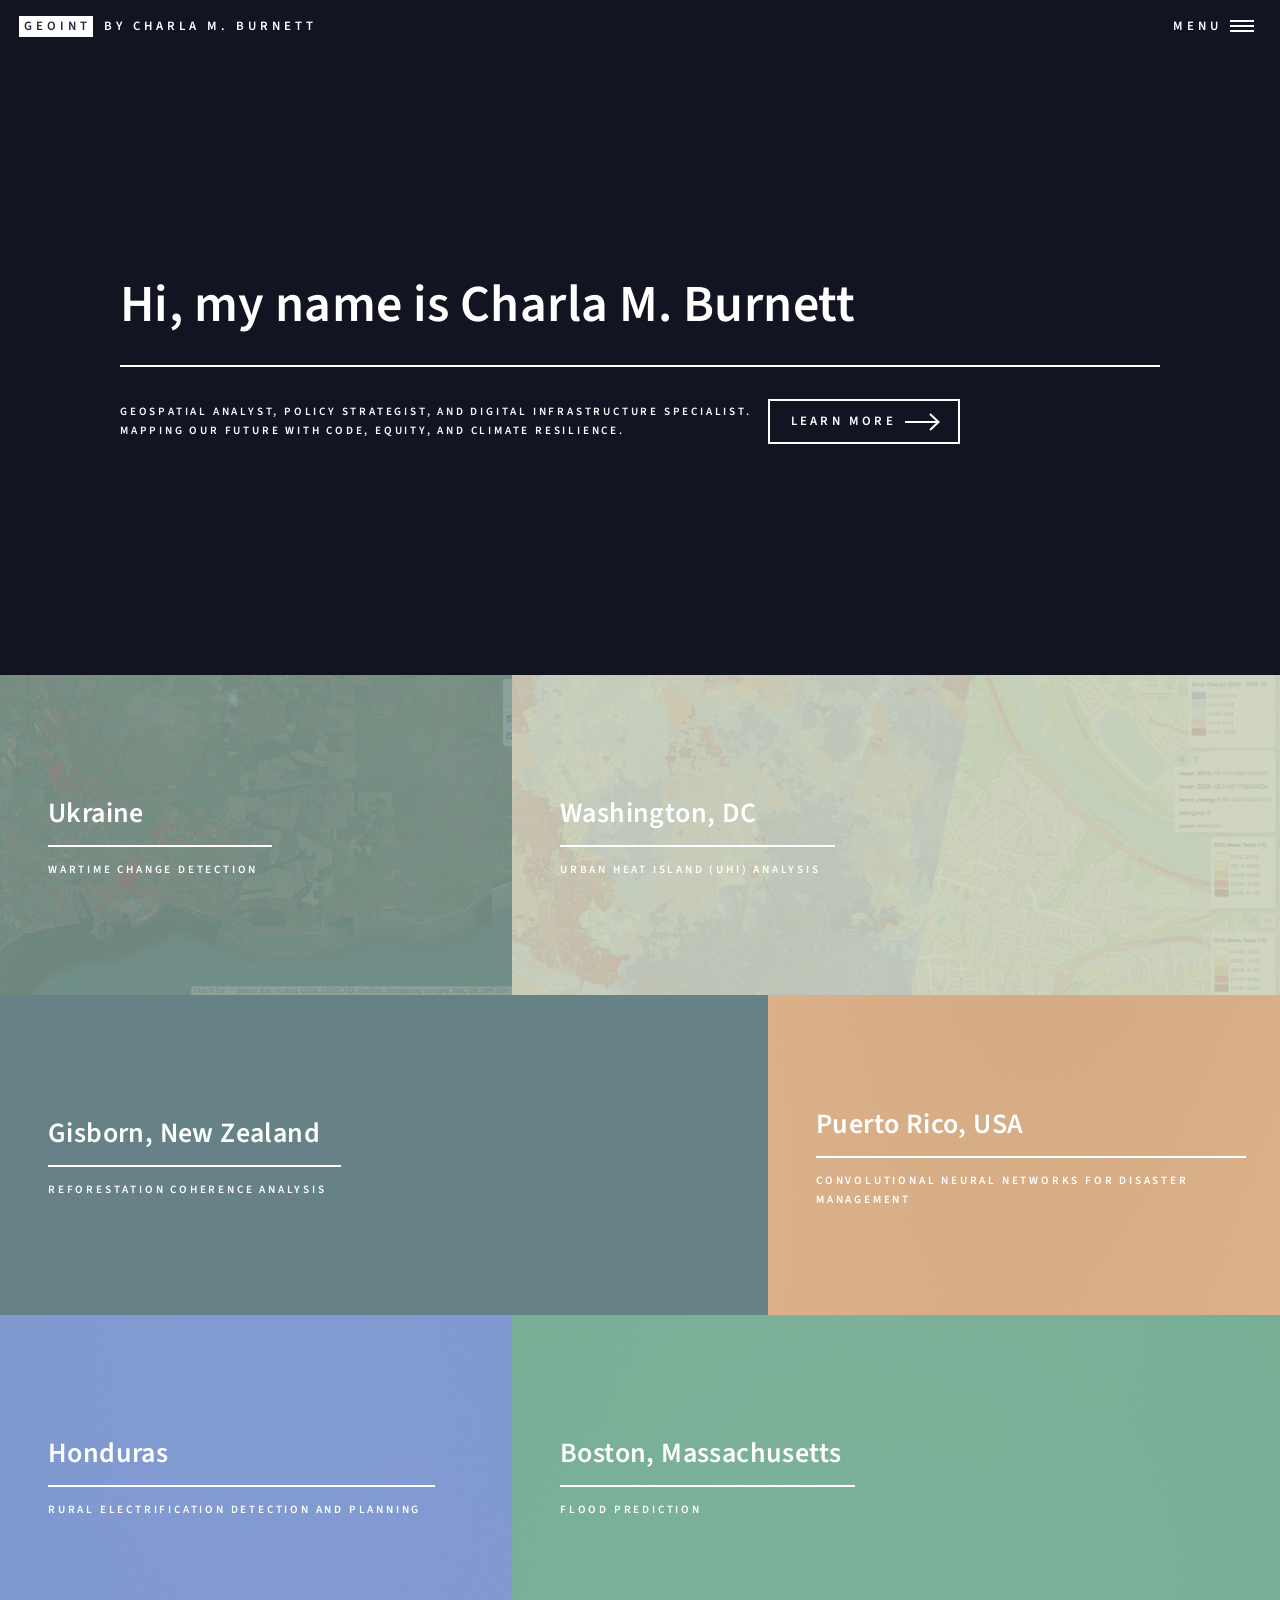
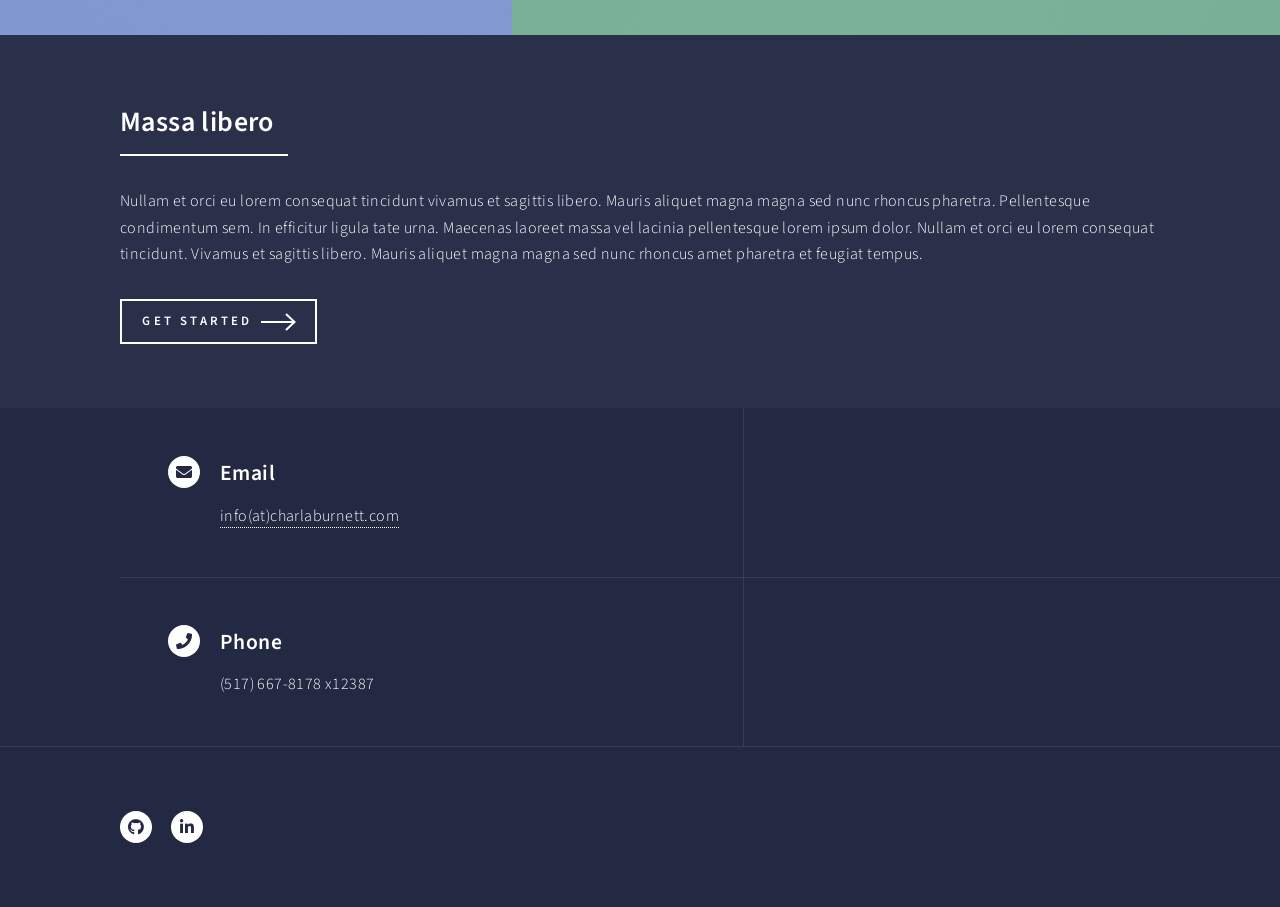
==== commit 62cfbedf: "Update index.html" ====
--- a/index.html
+++ b/index.html
@@ -93,8 +93,8 @@
 										<img src="images/pic04.jpg" alt="" />
 									</span>
 									<header class="major">
-										<h3><a href="landing.html" class="link">Ipsum</a></h3>
-										<p>Nisl sed aliquam</p>
+										<h3><a href="landing.html" class="link">Puerto Rico, USA</a></h3>
+										<p>Convolutional Neural Networks for Disaster Management</p>
 									</header>
 								</article>
 								<article>
@@ -102,8 +102,8 @@
 										<img src="images/pic05.jpg" alt="" />
 									</span>
 									<header class="major">
-										<h3><a href="landing.html" class="link">Consequat</a></h3>
-										<p>Ipsum dolor sit amet</p>
+										<h3><a href="landing.html" class="link">Honduras</a></h3>
+										<p>Rural Electrification Detection and Planning</p>
 									</header>
 								</article>
 								<article>
@@ -111,8 +111,8 @@
 										<img src="images/pic06.jpg" alt="" />
 									</span>
 									<header class="major">
-										<h3><a href="landing.html" class="link">Etiam</a></h3>
-										<p>Feugiat amet tempus</p>
+										<h3><a href="landing.html" class="link">Boston, Massachusetts</a></h3>
+										<p>Flood Prediction</p>
 									</header>
 								</article>
 							</section>
@@ -135,50 +135,19 @@
 				<!-- Contact -->
 					<section id="contact">
 						<div class="inner">
-							<section>
-								<form method="post" action="#">
-									<div class="fields">
-										<div class="field half">
-											<label for="name">Name</label>
-											<input type="text" name="name" id="name" />
-										</div>
-										<div class="field half">
-											<label for="email">Email</label>
-											<input type="text" name="email" id="email" />
-										</div>
-										<div class="field">
-											<label for="message">Message</label>
-											<textarea name="message" id="message" rows="6"></textarea>
-										</div>
-									</div>
-									<ul class="actions">
-										<li><input type="submit" value="Send Message" class="primary" /></li>
-										<li><input type="reset" value="Clear" /></li>
-									</ul>
-								</form>
-							</section>
 							<section class="split">
 								<section>
 									<div class="contact-method">
 										<span class="icon solid alt fa-envelope"></span>
 										<h3>Email</h3>
-										<a href="#">information@untitled.tld</a>
+										<a href="#">info(at)charlaburnett.com</a>
 									</div>
 								</section>
 								<section>
 									<div class="contact-method">
 										<span class="icon solid alt fa-phone"></span>
 										<h3>Phone</h3>
-										<span>(000) 000-0000 x12387</span>
-									</div>
-								</section>
-								<section>
-									<div class="contact-method">
-										<span class="icon solid alt fa-home"></span>
-										<h3>Address</h3>
-										<span>1234 Somewhere Road #5432<br />
-										Nashville, TN 00000<br />
-										United States of America</span>
+										<span>(517) 667-8178 x12387</span>
 									</div>
 								</section>
 							</section>
@@ -189,14 +158,8 @@
 					<footer id="footer">
 						<div class="inner">
 							<ul class="icons">
-								<li><a href="#" class="icon brands alt fa-twitter"><span class="label">Twitter</span></a></li>
-								<li><a href="#" class="icon brands alt fa-facebook-f"><span class="label">Facebook</span></a></li>
-								<li><a href="#" class="icon brands alt fa-instagram"><span class="label">Instagram</span></a></li>
-								<li><a href="#" class="icon brands alt fa-github"><span class="label">GitHub</span></a></li>
-								<li><a href="#" class="icon brands alt fa-linkedin-in"><span class="label">LinkedIn</span></a></li>
-							</ul>
-							<ul class="copyright">
-								<li>&copy; Untitled</li><li>Design: <a href="https://html5up.net">HTML5 UP</a></li>
+								<li><a href="https://github.com/charlaburnett" class="icon brands alt fa-github"><span class="label">GitHub</span></a></li>
+								<li><a href="https://www.linkedin.com/in/charlaburnett/" class="icon brands alt fa-linkedin-in"><span class="label">LinkedIn</span></a></li>
 							</ul>
 						</div>
 					</footer>
--- a/assets/css/main.css
+++ b/assets/css/main.css
@@ -2889,7 +2889,7 @@
 			}
 
 			.tiles article:nth-child(6n - 3):before {
-				background-color: #ec8d81;
+				background-color: #719192;
 			}
 
 			.tiles article:nth-child(6n - 2):before {
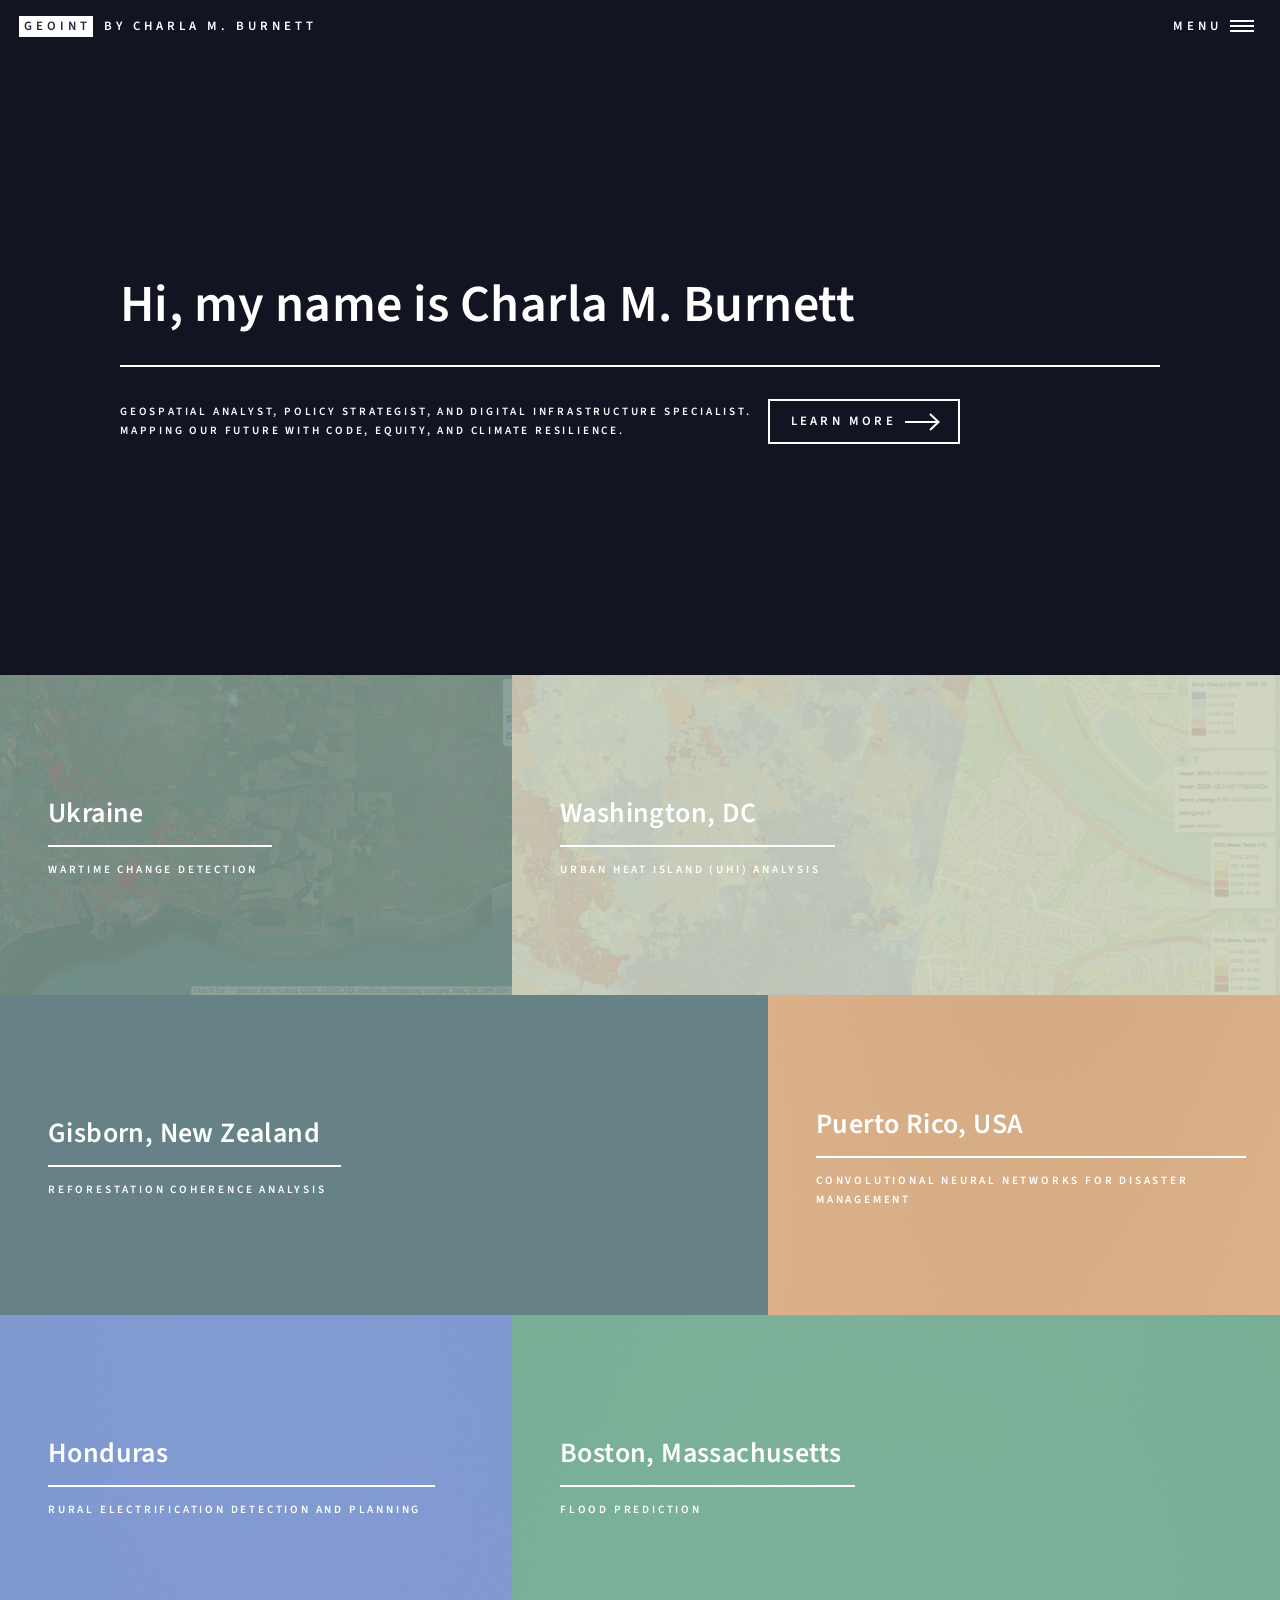
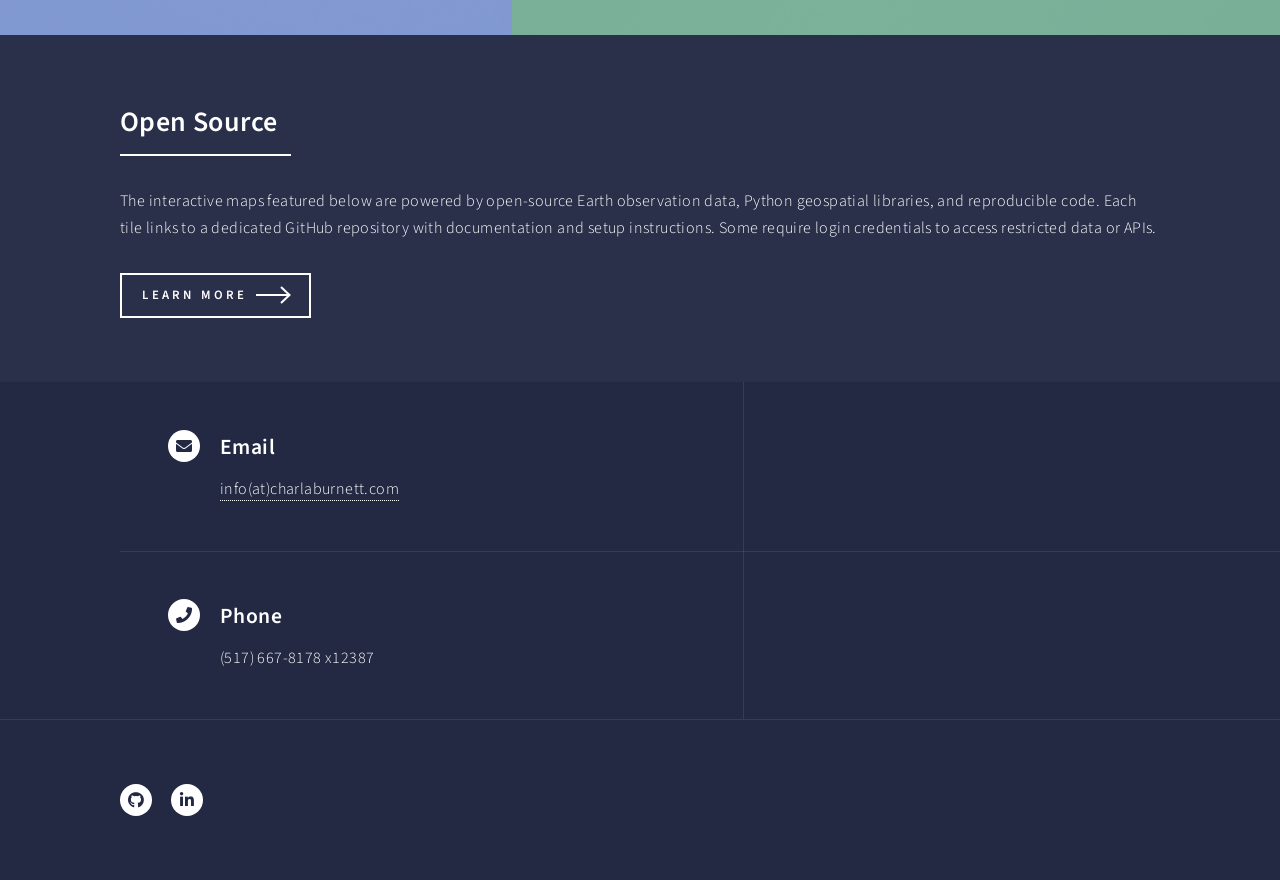
==== commit ed008f3a: "Update index.html" ====
--- a/index.html
+++ b/index.html
@@ -121,11 +121,12 @@
 							<section id="two">
 								<div class="inner">
 									<header class="major">
-										<h2>Massa libero</h2>
+										<h2>Open Source</h2>
 									</header>
-									<p>Nullam et orci eu lorem consequat tincidunt vivamus et sagittis libero. Mauris aliquet magna magna sed nunc rhoncus pharetra. Pellentesque condimentum sem. In efficitur ligula tate urna. Maecenas laoreet massa vel lacinia pellentesque lorem ipsum dolor. Nullam et orci eu lorem consequat tincidunt. Vivamus et sagittis libero. Mauris aliquet magna magna sed nunc rhoncus amet pharetra et feugiat tempus.</p>
+									<p>The interactive maps featured below are powered by open-source Earth observation data, Python geospatial libraries, and reproducible code.
+Each tile links to a dedicated GitHub repository with documentation and setup instructions. Some require login credentials to access restricted data or APIs. </p>
 									<ul class="actions">
-										<li><a href="landing.html" class="button next">Get Started</a></li>
+										<li><a href="https://github.com/charlaburnett/charlaburnett.github.io" class="button next">Learn More</a></li>
 									</ul>
 								</div>
 							</section>
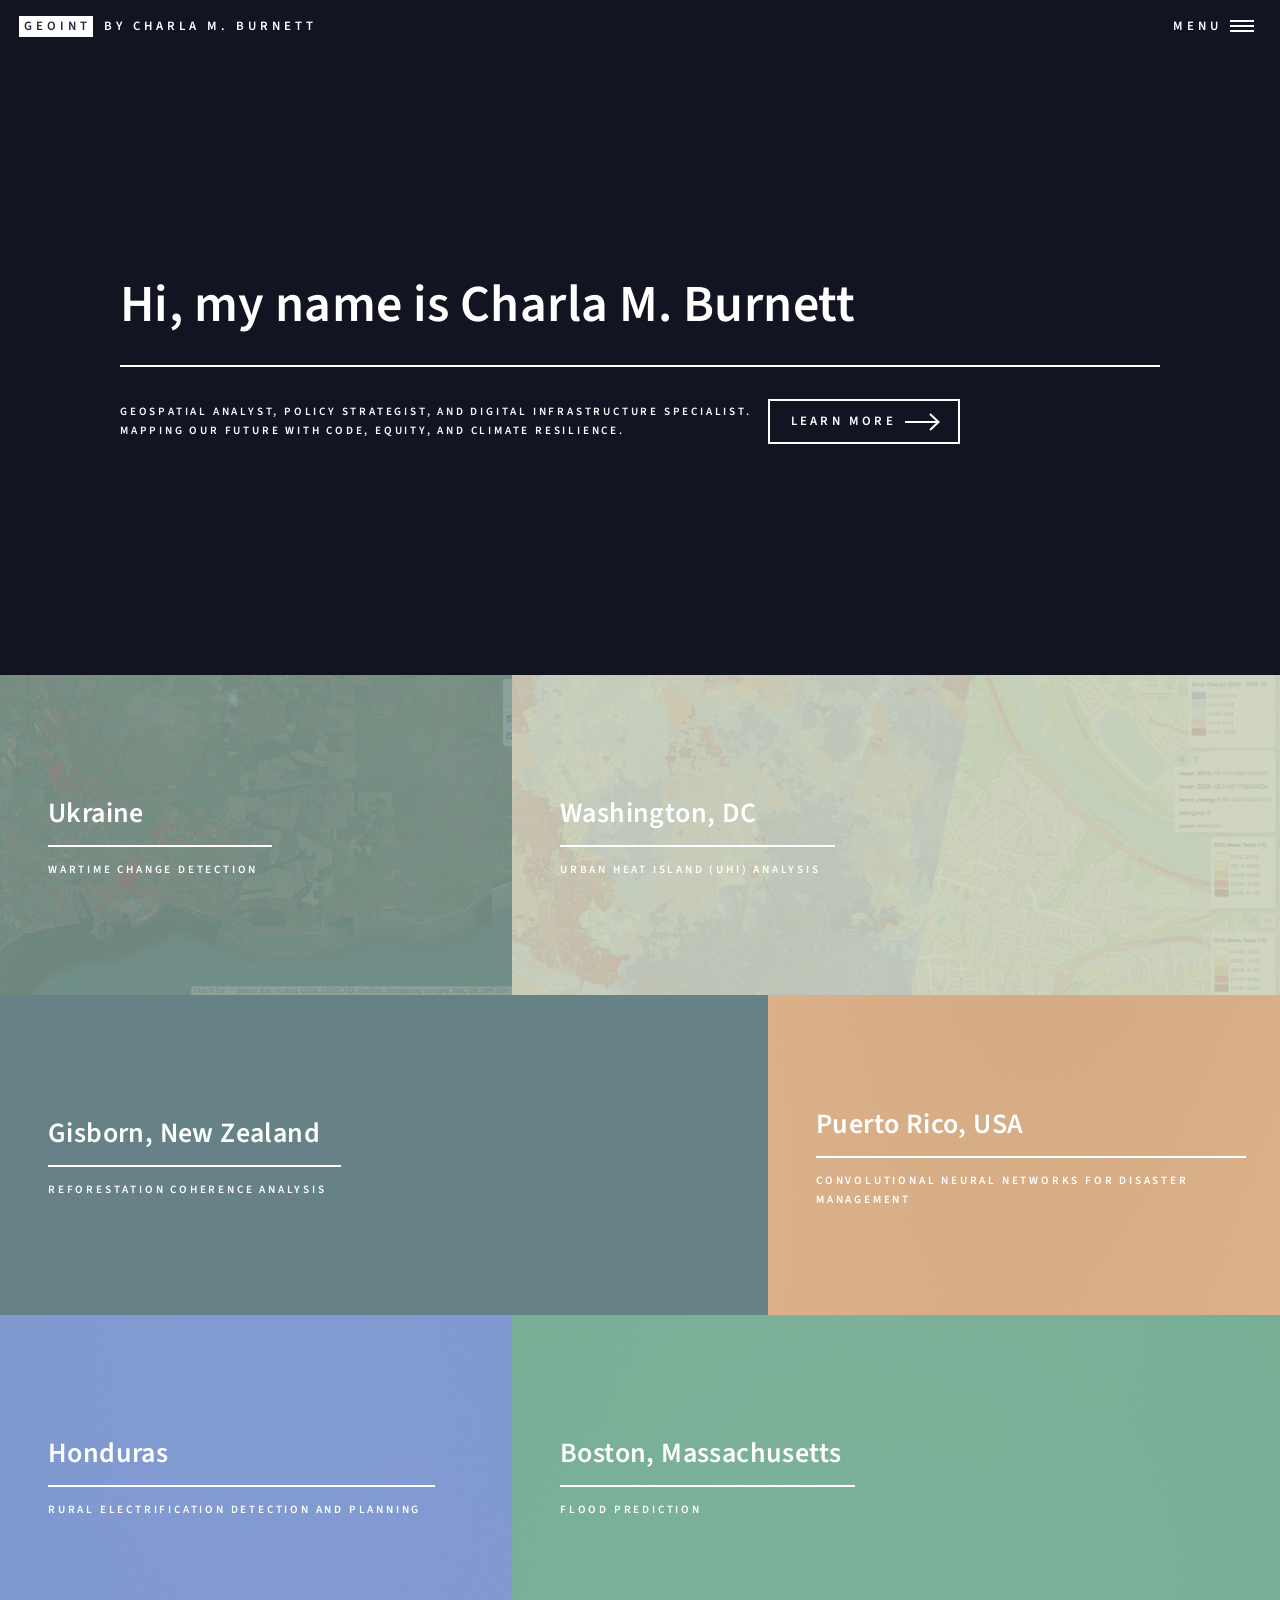
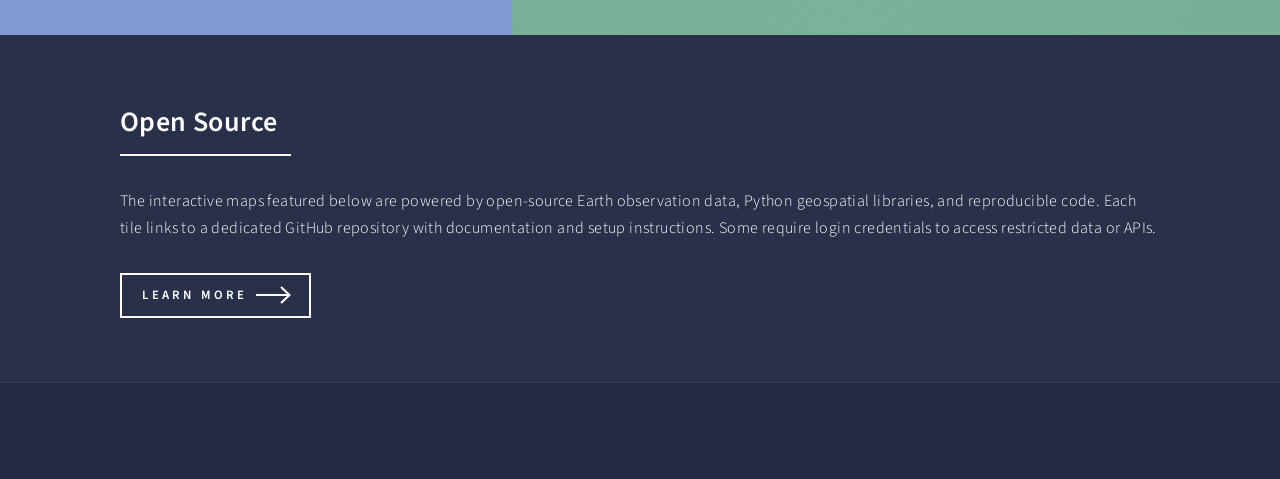
==== commit 86b0029f: "Update index.html" ====
--- a/index.html
+++ b/index.html
@@ -135,36 +135,13 @@
 
 				<!-- Contact -->
 					<section id="contact">
-						<div class="inner">
-							<section class="split">
-								<section>
-									<div class="contact-method">
-										<span class="icon solid alt fa-envelope"></span>
-										<h3>Email</h3>
-										<a href="#">info(at)charlaburnett.com</a>
-									</div>
-								</section>
-								<section>
-									<div class="contact-method">
-										<span class="icon solid alt fa-phone"></span>
-										<h3>Phone</h3>
-										<span>(517) 667-8178 x12387</span>
-									</div>
-								</section>
-							</section>
-						</div>
 					</section>
 
 				<!-- Footer -->
 					<footer id="footer">
 						<div class="inner">
-							<ul class="icons">
-								<li><a href="https://github.com/charlaburnett" class="icon brands alt fa-github"><span class="label">GitHub</span></a></li>
-								<li><a href="https://www.linkedin.com/in/charlaburnett/" class="icon brands alt fa-linkedin-in"><span class="label">LinkedIn</span></a></li>
-							</ul>
 						</div>
 					</footer>
-
 			</div>
 
 		<!-- Scripts -->
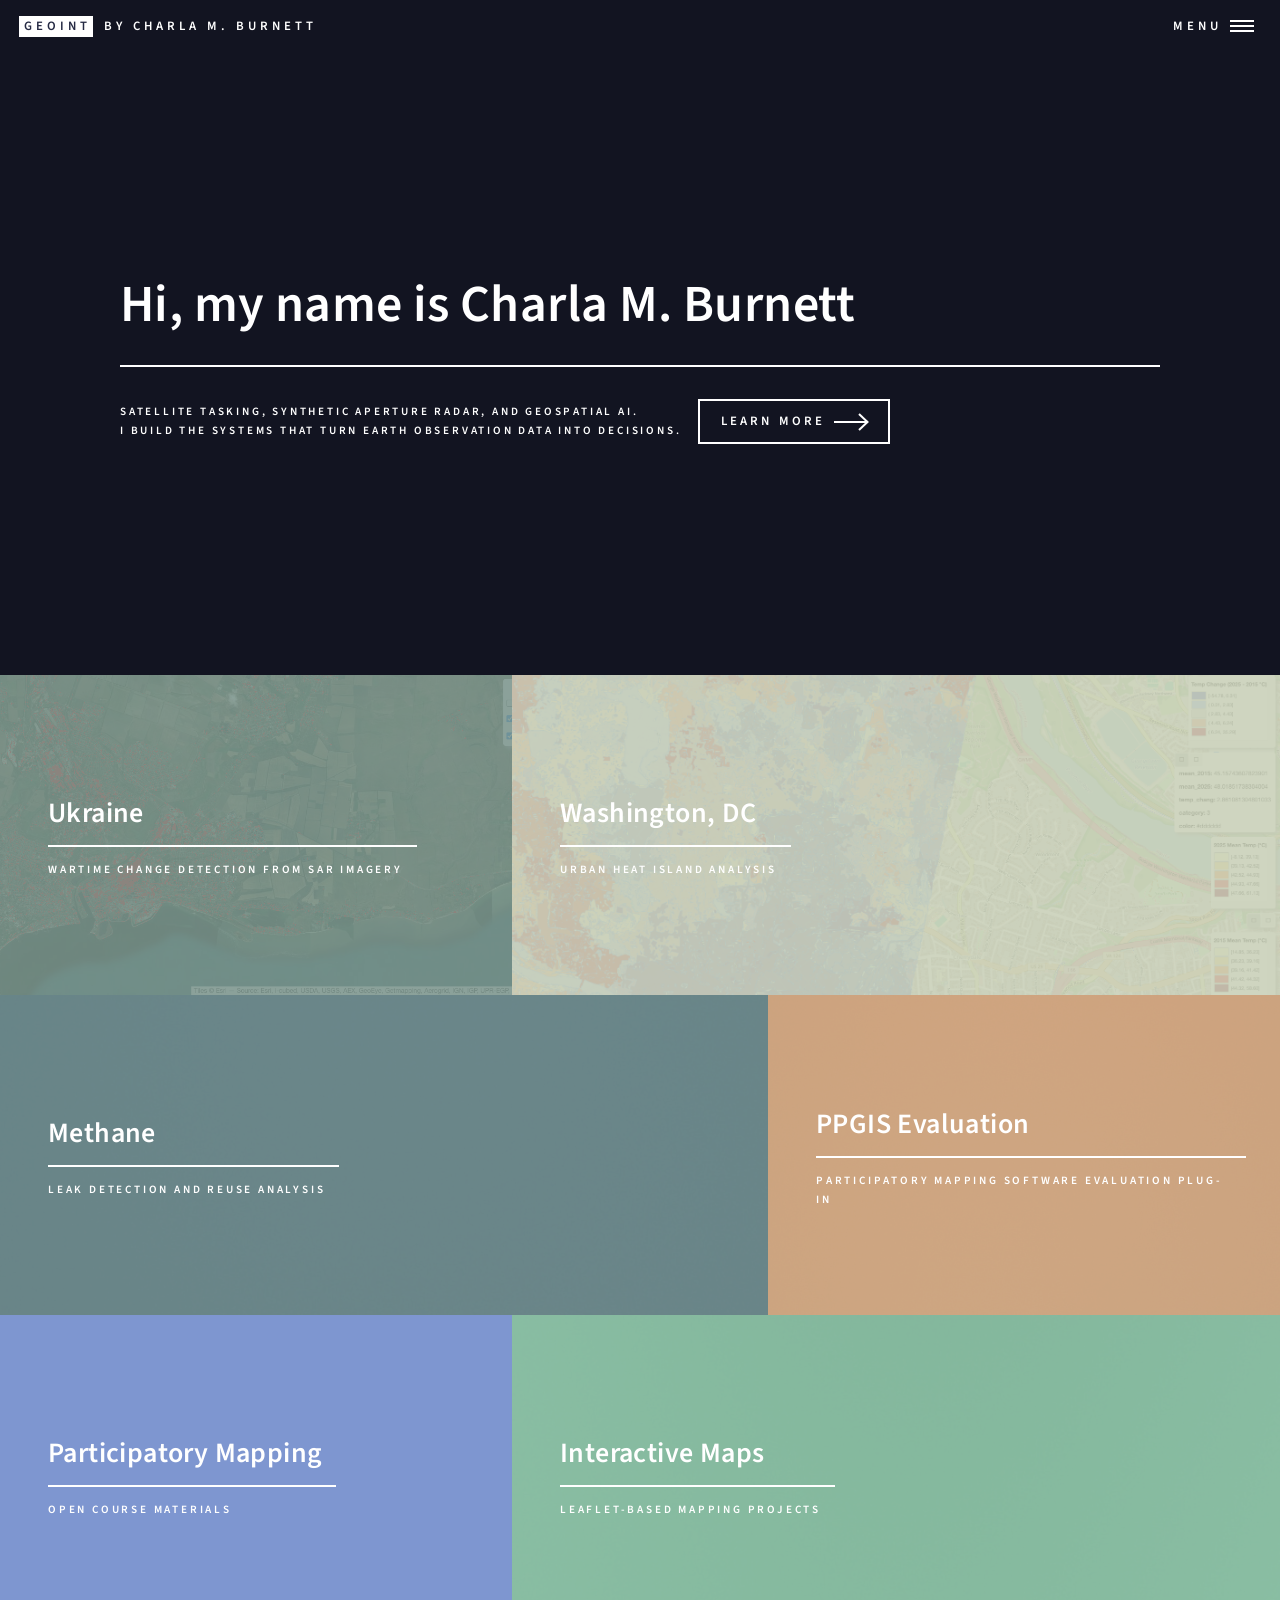
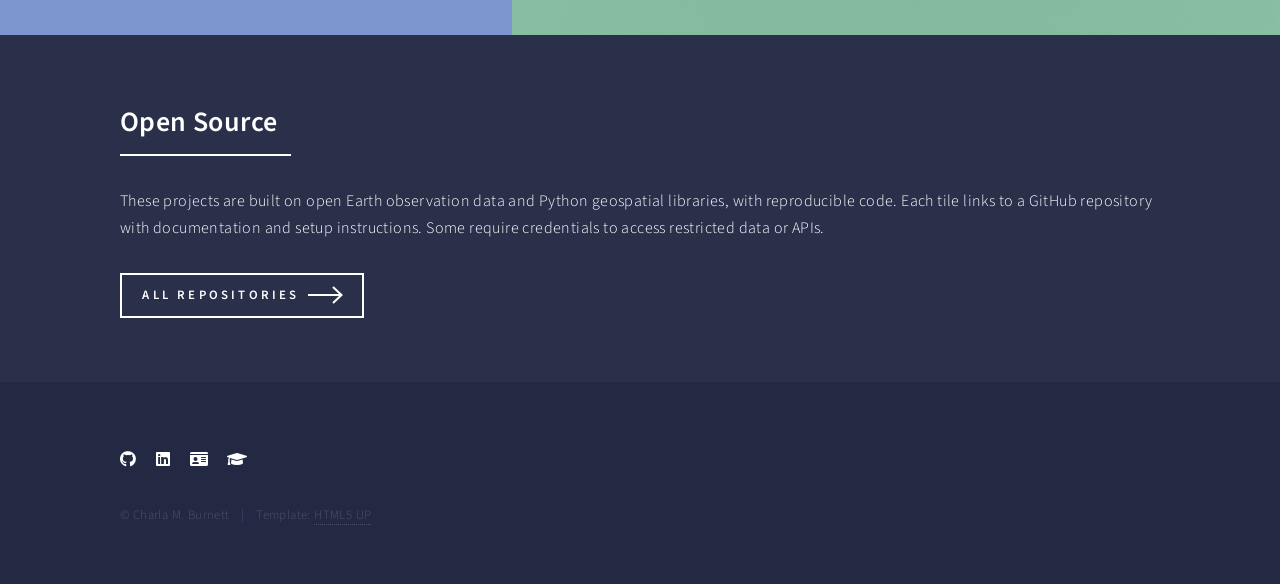
==== commit 29120b76: "Rebrand: replace template placeholders with real content Co-Authored-By: Claude Opus 5 <noreply@anth" ====
--- a/index.html
+++ b/index.html
@@ -1,157 +1,205 @@
-<!DOCTYPE HTML>
-<!--
-	GEOINT by Charla M. Burnett
-	charlaburnett.github.io
-	Free for personal and commercial use under the CCA 3.0 license (html5up.net/license)
--->
-<html>
-	<head>
-		<title>GEOINT by Charla M. Burnett</title>
-		<meta charset="utf-8" />
-		<meta name="viewport" content="width=device-width, initial-scale=1, user-scalable=no" />
-		<link rel="stylesheet" href="assets/css/main.css" />
-		<noscript><link rel="stylesheet" href="assets/css/noscript.css" /></noscript>
-	</head>
-	<body class="is-preload">
-
-		<!-- Wrapper -->
-			<div id="wrapper">
-
-				<!-- Header -->
-					<header id="header" class="alt">
-						<a href="index.html" class="logo"><strong>GEOINT</strong> <span>by Charla M. Burnett</span></a>
-						<nav>
-							<a href="#menu">Menu</a>
-						</nav>
-					</header>
-
-				<!-- Menu -->
-					<nav id="menu">
-						<ul class="links">
-							<li><a href="index.html">Home</a></li>
-							<li><a href="generic.html">Bio</a></li>
-							<li><a href="landing.html">Maps</a></li>
-							<li><a href="elements.html">Elements</a></li>
-						</ul>
-					</nav>
-
-				<!-- Banner -->
-					<section id="banner" class="major video-banner">
-						<div class="video-background">
-							<video autoplay muted loop playsinline id="bgvid">
-							<source src="assets/video/cover_video.mp4" type="video/mp4">
-							</video>
-						</div>
-							<div class="inner">
-								<header class="major">
-									<h1>Hi, my name is Charla M. Burnett</h1>
-								</header>
-								<div class="content">
-									<p>Geospatial analyst, policy strategist, and digital infrastructure specialist.<br />
-									Mapping our future with code, equity, and climate resilience.</p>
-									<ul class="actions">
-										<li><a href="#one" class="button next scrolly">Learn More</a></li>
-									</ul>
-								</div>
-							</div>
-					</section>
-
-				<!-- Main -->
-					<div id="main">
-
-						<!-- One -->
-							<section id="one" class="tiles">
-								<article>
-									<span class="image">
-										<img src="images/change-detection-mariupol.png" alt="" />
-									</span>
-									<header class="major">
-										<h3><a href="https://github.com/charlaburnett/change_detection_ukraine" class="link">Ukraine</a></h3>
-										<p>Wartime Change Detection</p>
-									</header>
-								</article>
-								<article>
-									<span class="image">
-										<img src="images/dc-hot-spot.png" alt="" />
-									</span>
-									<header class="major">
-										<h3><a href="landing.html" class="link">Washington, DC</a></h3>
-										<p>Urban Heat Island (UHI) Analysis</p>
-									</header>
-								</article>
-								<article>
-									<span class="image">
-										<img src="images/newzealand-reforestation.png" alt="" />
-									</span>
-									<header class="major">
-										<h3><a href="landing.html" class="link">Gisborn, New Zealand</a></h3>
-										<p>Reforestation Coherence Analysis</p>
-									</header>
-								</article>
-								<article>
-									<span class="image">
-										<img src="images/pic04.jpg" alt="" />
-									</span>
-									<header class="major">
-										<h3><a href="landing.html" class="link">Puerto Rico, USA</a></h3>
-										<p>Convolutional Neural Networks for Disaster Management</p>
-									</header>
-								</article>
-								<article>
-									<span class="image">
-										<img src="images/pic05.jpg" alt="" />
-									</span>
-									<header class="major">
-										<h3><a href="landing.html" class="link">Honduras</a></h3>
-										<p>Rural Electrification Detection and Planning</p>
-									</header>
-								</article>
-								<article>
-									<span class="image">
-										<img src="images/pic06.jpg" alt="" />
-									</span>
-									<header class="major">
-										<h3><a href="landing.html" class="link">Boston, Massachusetts</a></h3>
-										<p>Flood Prediction</p>
-									</header>
-								</article>
-							</section>
-
-						<!-- Two -->
-							<section id="two">
-								<div class="inner">
-									<header class="major">
-										<h2>Open Source</h2>
-									</header>
-									<p>The interactive maps featured below are powered by open-source Earth observation data, Python geospatial libraries, and reproducible code.
-Each tile links to a dedicated GitHub repository with documentation and setup instructions. Some require login credentials to access restricted data or APIs. </p>
-									<ul class="actions">
-										<li><a href="https://github.com/charlaburnett/charlaburnett.github.io" class="button next">Learn More</a></li>
-									</ul>
-								</div>
-							</section>
-
-					</div>
-
-				<!-- Contact -->
-					<section id="contact">
-					</section>
-
-				<!-- Footer -->
-					<footer id="footer">
-						<div class="inner">
-						</div>
-					</footer>
-			</div>
-
-		<!-- Scripts -->
-			<script src="assets/js/jquery.min.js"></script>
-			<script src="assets/js/jquery.scrolly.min.js"></script>
-			<script src="assets/js/jquery.scrollex.min.js"></script>
-			<script src="assets/js/browser.min.js"></script>
-			<script src="assets/js/breakpoints.min.js"></script>
-			<script src="assets/js/util.js"></script>
-			<script src="assets/js/main.js"></script>
-
-	</body>
-</html>
+<!DOCTYPE HTML>
+<!--
+	GEOINT by Charla M. Burnett
+	charlaburnett.github.io
+	Template: Forty by HTML5 UP, CCA 3.0 license (html5up.net/license)
+-->
+<html lang="en">
+	<head>
+		<title>GEOINT by Charla M. Burnett</title>
+		<meta charset="utf-8" />
+		<meta name="viewport" content="width=device-width, initial-scale=1, user-scalable=no" />
+		<meta name="description" content="Charla M. Burnett, PhD — Solutions Architect working in satellite tasking, synthetic aperture radar, and geospatial AI. Earth observation systems, open-source geospatial code, and research publications." />
+		<meta name="author" content="Charla M. Burnett" />
+		<meta property="og:title" content="GEOINT by Charla M. Burnett" />
+		<meta property="og:description" content="Satellite tasking, SAR, and geospatial AI — turning Earth observation data into decisions." />
+		<meta property="og:type" content="website" />
+		<meta property="og:url" content="https://charlaburnett.github.io/" />
+		<link rel="canonical" href="https://charlaburnett.github.io/" />
+		<link rel="stylesheet" href="assets/css/main.css" />
+		<noscript><link rel="stylesheet" href="assets/css/noscript.css" /></noscript>
+		<script type="application/ld+json">
+		{
+			"@context": "https://schema.org",
+			"@type": "Person",
+			"name": "Charla M. Burnett",
+			"alternateName": "Charla Burnett",
+			"honorificSuffix": "PhD",
+			"jobTitle": "Solutions Architect",
+			"worksFor": { "@type": "Organization", "name": "Ursa Space Systems" },
+			"url": "https://charlaburnett.github.io/",
+			"knowsAbout": [
+				"Geospatial AI",
+				"Synthetic Aperture Radar",
+				"Satellite Tasking",
+				"Remote Sensing",
+				"Machine Learning",
+				"Participatory Mapping"
+			],
+			"alumniOf": [
+				{ "@type": "CollegeOrUniversity", "name": "University of Massachusetts Boston" },
+				{ "@type": "CollegeOrUniversity", "name": "Michigan State University" }
+			],
+			"identifier": "https://orcid.org/0000-0002-5234-5532",
+			"sameAs": [
+				"https://orcid.org/0000-0002-5234-5532",
+				"https://scholar.google.com/citations?user=6HerUhwAAAAJ",
+				"https://www.linkedin.com/in/charlaburnett",
+				"https://github.com/charlaburnett",
+				"https://www.wikidata.org/wiki/Q124639280"
+			]
+		}
+		</script>
+	</head>
+	<body class="is-preload">
+
+		<!-- Wrapper -->
+			<div id="wrapper">
+
+				<!-- Header -->
+					<header id="header" class="alt">
+						<a href="index.html" class="logo"><strong>GEOINT</strong> <span>by Charla M. Burnett</span></a>
+						<nav>
+							<a href="#menu">Menu</a>
+						</nav>
+					</header>
+
+				<!-- Menu -->
+					<nav id="menu">
+						<ul class="links">
+							<li><a href="index.html">Home</a></li>
+							<li><a href="bio.html">About</a></li>
+							<li><a href="participatory.html">Participatory Mapping</a></li>
+							<li><a href="publications.html">Publications</a></li>
+							<li><a href="books.html">Books</a></li>
+						</ul>
+						<ul class="actions stacked">
+							<li><a href="https://github.com/charlaburnett" class="button primary fit">GitHub</a></li>
+							<li><a href="https://www.linkedin.com/in/charlaburnett" class="button fit">LinkedIn</a></li>
+						</ul>
+					</nav>
+
+				<!-- Banner -->
+					<section id="banner" class="major video-banner">
+						<div class="video-background">
+							<video autoplay muted loop playsinline id="bgvid">
+							<source src="assets/video/cover_video.mp4" type="video/mp4">
+							</video>
+						</div>
+							<div class="inner">
+								<header class="major">
+									<h1>Hi, my name is Charla M. Burnett</h1>
+								</header>
+								<div class="content">
+									<p>Satellite tasking, synthetic aperture radar, and geospatial AI.<br />
+									I build the systems that turn Earth observation data into decisions.</p>
+									<ul class="actions">
+										<li><a href="bio.html" class="button next scrolly">Learn More</a></li>
+									</ul>
+								</div>
+							</div>
+					</section>
+
+				<!-- Main -->
+					<div id="main">
+
+						<!-- Work -->
+							<section id="one" class="tiles">
+								<article>
+									<span class="image">
+										<img src="images/change-detection-mariupol.png" alt="Change detection imagery of Mariupol, Ukraine" />
+									</span>
+									<header class="major">
+										<h3><a href="https://github.com/charlaburnett/change_detection_ukraine" class="link">Ukraine</a></h3>
+										<p>Wartime change detection from SAR imagery</p>
+									</header>
+								</article>
+								<article>
+									<span class="image">
+										<img src="images/dc-hot-spot.png" alt="Urban heat island hot spot map of Washington, DC" />
+									</span>
+									<header class="major">
+										<h3><a href="https://github.com/charlaburnett/dc_heat_analysis" class="link">Washington, DC</a></h3>
+										<p>Urban heat island analysis</p>
+									</header>
+								</article>
+								<article>
+									<span class="image">
+										<img src="images/pic05.jpg" alt="" />
+									</span>
+									<header class="major">
+										<h3><a href="https://github.com/charlaburnett/methane-leak-reuse" class="link">Methane</a></h3>
+										<p>Leak detection and reuse analysis</p>
+									</header>
+								</article>
+								<article>
+									<span class="image">
+										<img src="images/pic06.jpg" alt="" />
+									</span>
+									<header class="major">
+										<h3><a href="https://github.com/charlaburnett/ppgiseval" class="link">PPGIS Evaluation</a></h3>
+										<p>Participatory mapping software evaluation plug-in</p>
+									</header>
+								</article>
+								<article>
+									<span class="image">
+										<img src="images/newzealand-reforestation.png" alt="Reforestation coherence analysis, Gisborne, New Zealand" />
+									</span>
+									<header class="major">
+										<h3><a href="https://github.com/charlaburnett/pmappingcourse" class="link">Participatory Mapping</a></h3>
+										<p>Open course materials</p>
+									</header>
+								</article>
+								<article>
+									<span class="image">
+										<img src="images/pic04.jpg" alt="" />
+									</span>
+									<header class="major">
+										<h3><a href="https://github.com/charlaburnett/maps22" class="link">Interactive Maps</a></h3>
+										<p>Leaflet-based mapping projects</p>
+									</header>
+								</article>
+							</section>
+
+						<!-- Open Source -->
+							<section id="two">
+								<div class="inner">
+									<header class="major">
+										<h2>Open Source</h2>
+									</header>
+									<p>These projects are built on open Earth observation data and Python geospatial libraries, with reproducible code. Each tile links to a GitHub repository with documentation and setup instructions. Some require credentials to access restricted data or APIs.</p>
+									<ul class="actions">
+										<li><a href="https://github.com/charlaburnett" class="button next">All repositories</a></li>
+									</ul>
+								</div>
+							</section>
+
+					</div>
+
+				<!-- Footer -->
+					<footer id="footer">
+						<div class="inner">
+							<ul class="icons">
+								<li><a href="https://github.com/charlaburnett" class="icon brands fa-github"><span class="label">GitHub</span></a></li>
+								<li><a href="https://www.linkedin.com/in/charlaburnett" class="icon brands fa-linkedin"><span class="label">LinkedIn</span></a></li>
+								<li><a href="https://orcid.org/0000-0002-5234-5532" class="icon solid fa-id-card"><span class="label">ORCID</span></a></li>
+								<li><a href="https://scholar.google.com/citations?user=6HerUhwAAAAJ" class="icon solid fa-graduation-cap"><span class="label">Google Scholar</span></a></li>
+							</ul>
+							<ul class="copyright">
+								<li>&copy; Charla M. Burnett</li><li>Template: <a href="https://html5up.net">HTML5 UP</a></li>
+							</ul>
+						</div>
+					</footer>
+			</div>
+
+		<!-- Scripts -->
+			<script src="assets/js/jquery.min.js"></script>
+			<script src="assets/js/jquery.scrolly.min.js"></script>
+			<script src="assets/js/jquery.scrollex.min.js"></script>
+			<script src="assets/js/browser.min.js"></script>
+			<script src="assets/js/breakpoints.min.js"></script>
+			<script src="assets/js/util.js"></script>
+			<script src="assets/js/main.js"></script>
+
+	</body>
+</html>
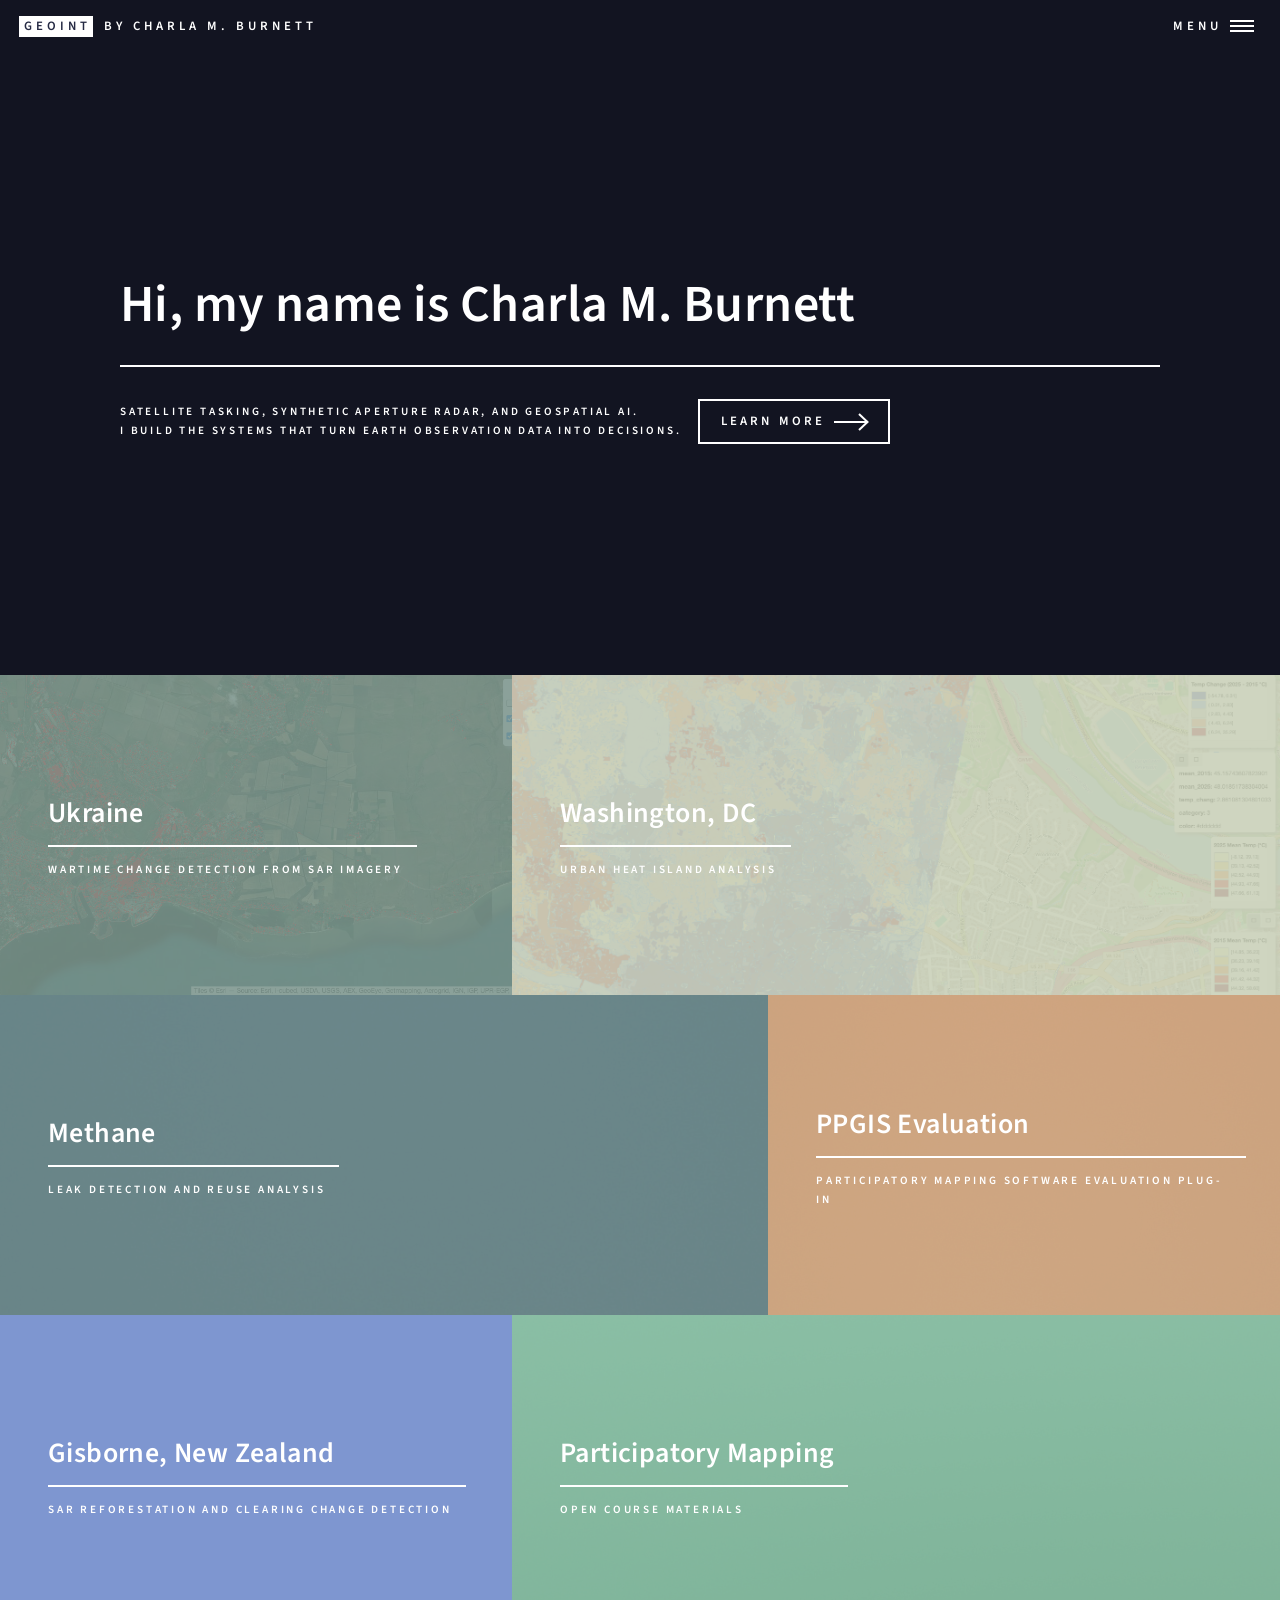
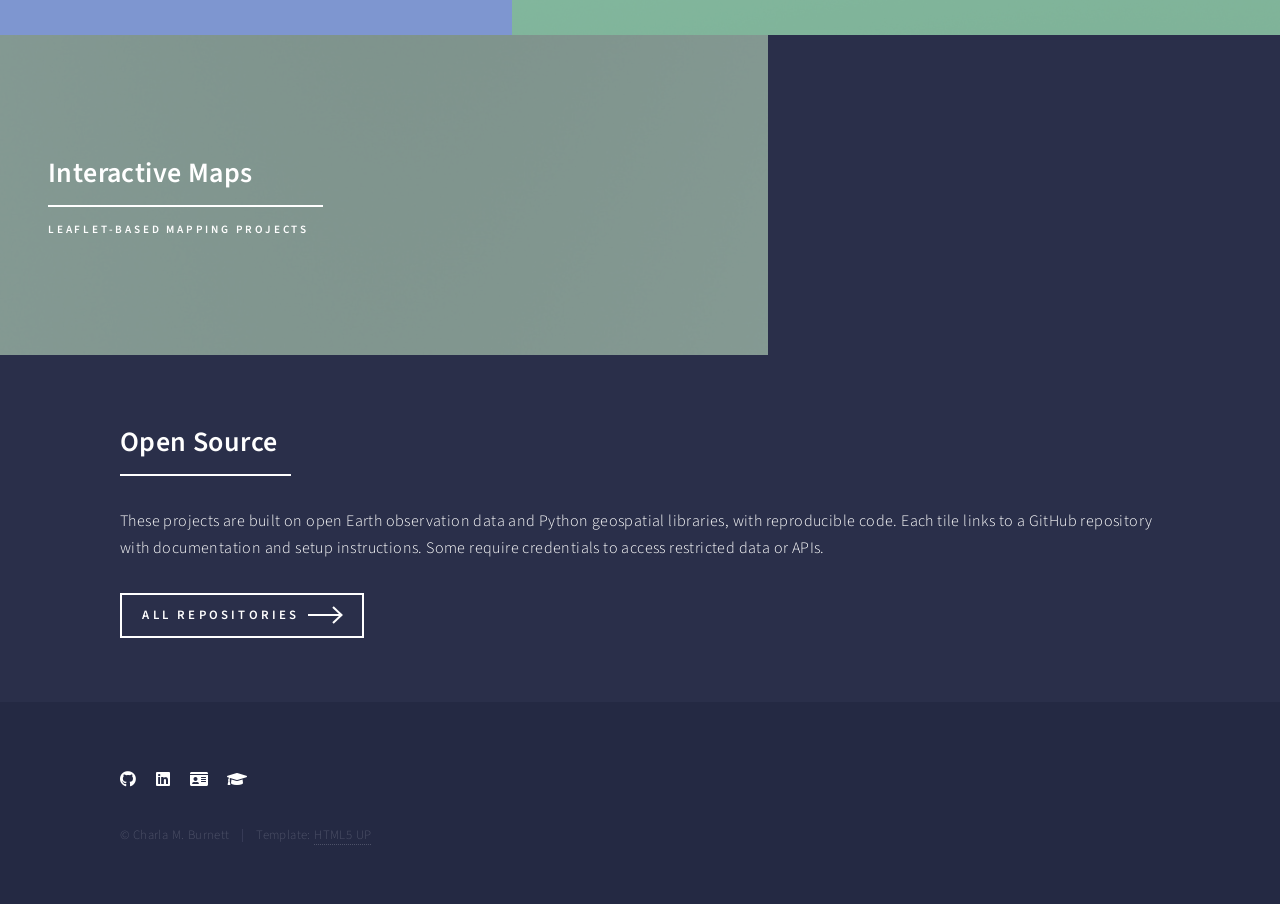
==== commit be48c439: "Restore Gisborne tile, add project page, ignore local geodata The earlier rebrand deleted the Gisbor" ====
--- a/index.html
+++ b/index.html
@@ -143,7 +143,16 @@
 								</article>
 								<article>
 									<span class="image">
-										<img src="images/newzealand-reforestation.png" alt="Reforestation coherence analysis, Gisborne, New Zealand" />
+										<img src="images/newzealand-reforestation.png" alt="SAR reforestation and clearing change detection, Gisborne District, New Zealand" />
+									</span>
+									<header class="major">
+										<h3><a href="gisborne.html" class="link">Gisborne, New Zealand</a></h3>
+										<p>SAR reforestation and clearing change detection</p>
+									</header>
+								</article>
+								<article>
+									<span class="image">
+										<img src="images/pic03.jpg" alt="" />
 									</span>
 									<header class="major">
 										<h3><a href="https://github.com/charlaburnett/pmappingcourse" class="link">Participatory Mapping</a></h3>
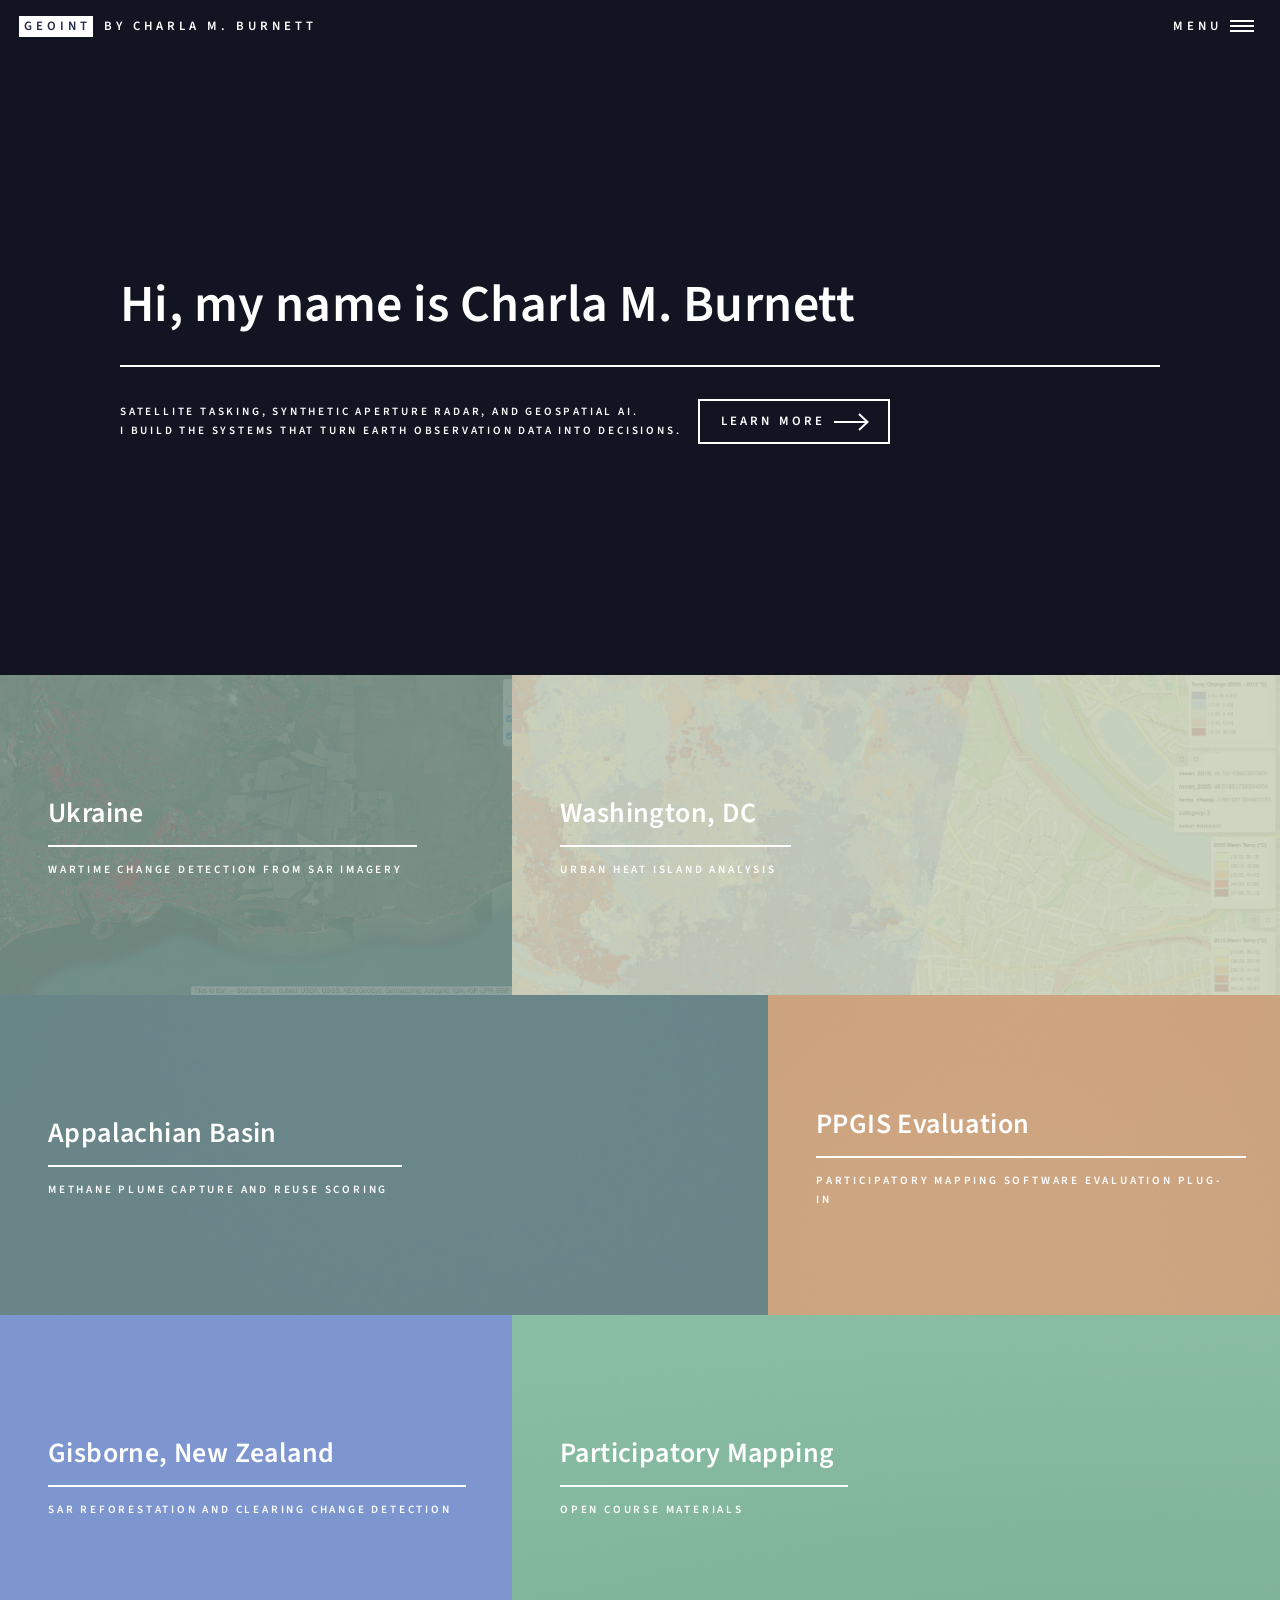
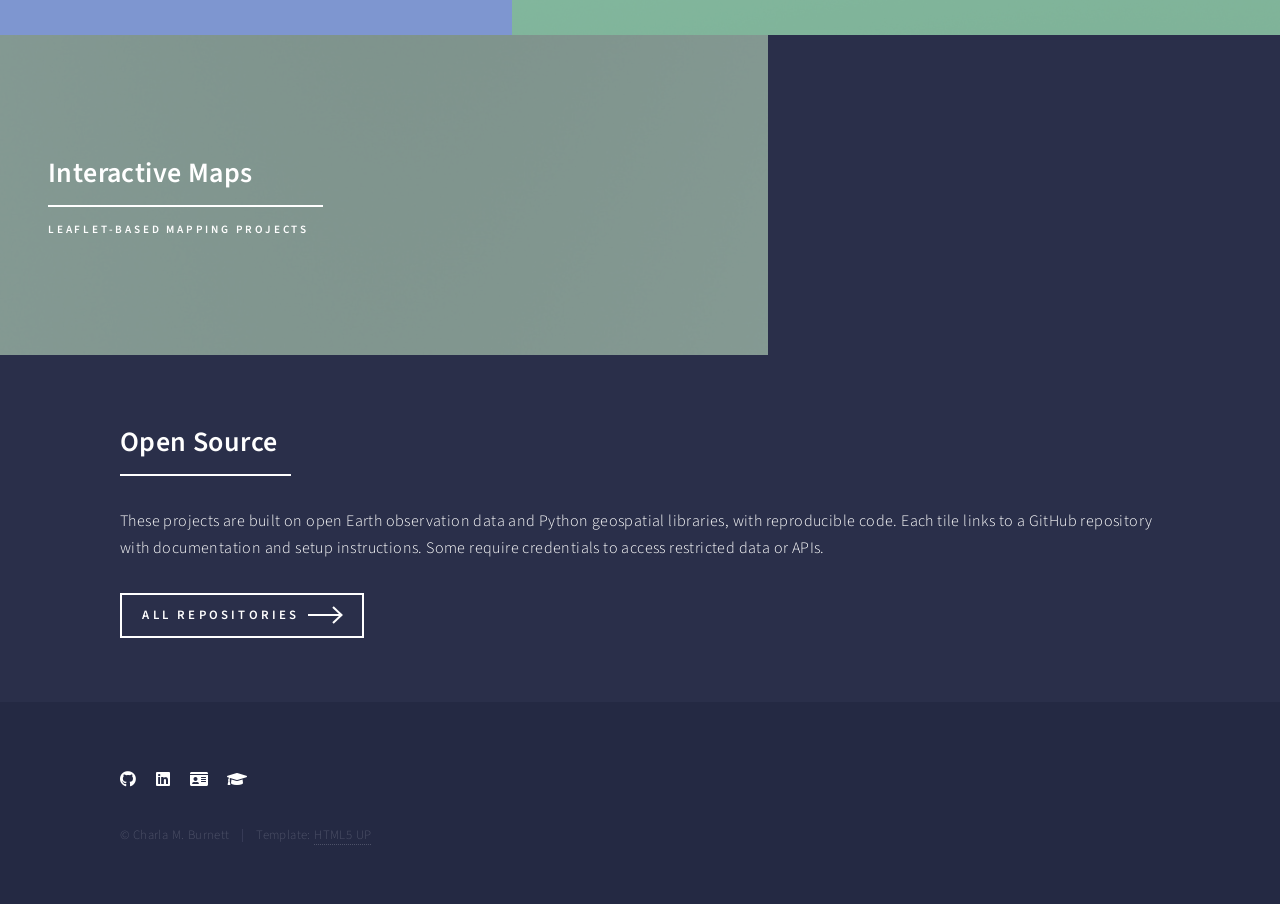
==== commit 6cc9e49c: "Add methane project page, point tile at it instead of empty repo The Methane tile linked to github.c" ====
--- a/index.html
+++ b/index.html
@@ -128,8 +128,8 @@
 										<img src="images/pic05.jpg" alt="" />
 									</span>
 									<header class="major">
-										<h3><a href="https://github.com/charlaburnett/methane-leak-reuse" class="link">Methane</a></h3>
-										<p>Leak detection and reuse analysis</p>
+										<h3><a href="methane.html" class="link">Appalachian Basin</a></h3>
+										<p>Methane plume capture and reuse scoring</p>
 									</header>
 								</article>
 								<article>
